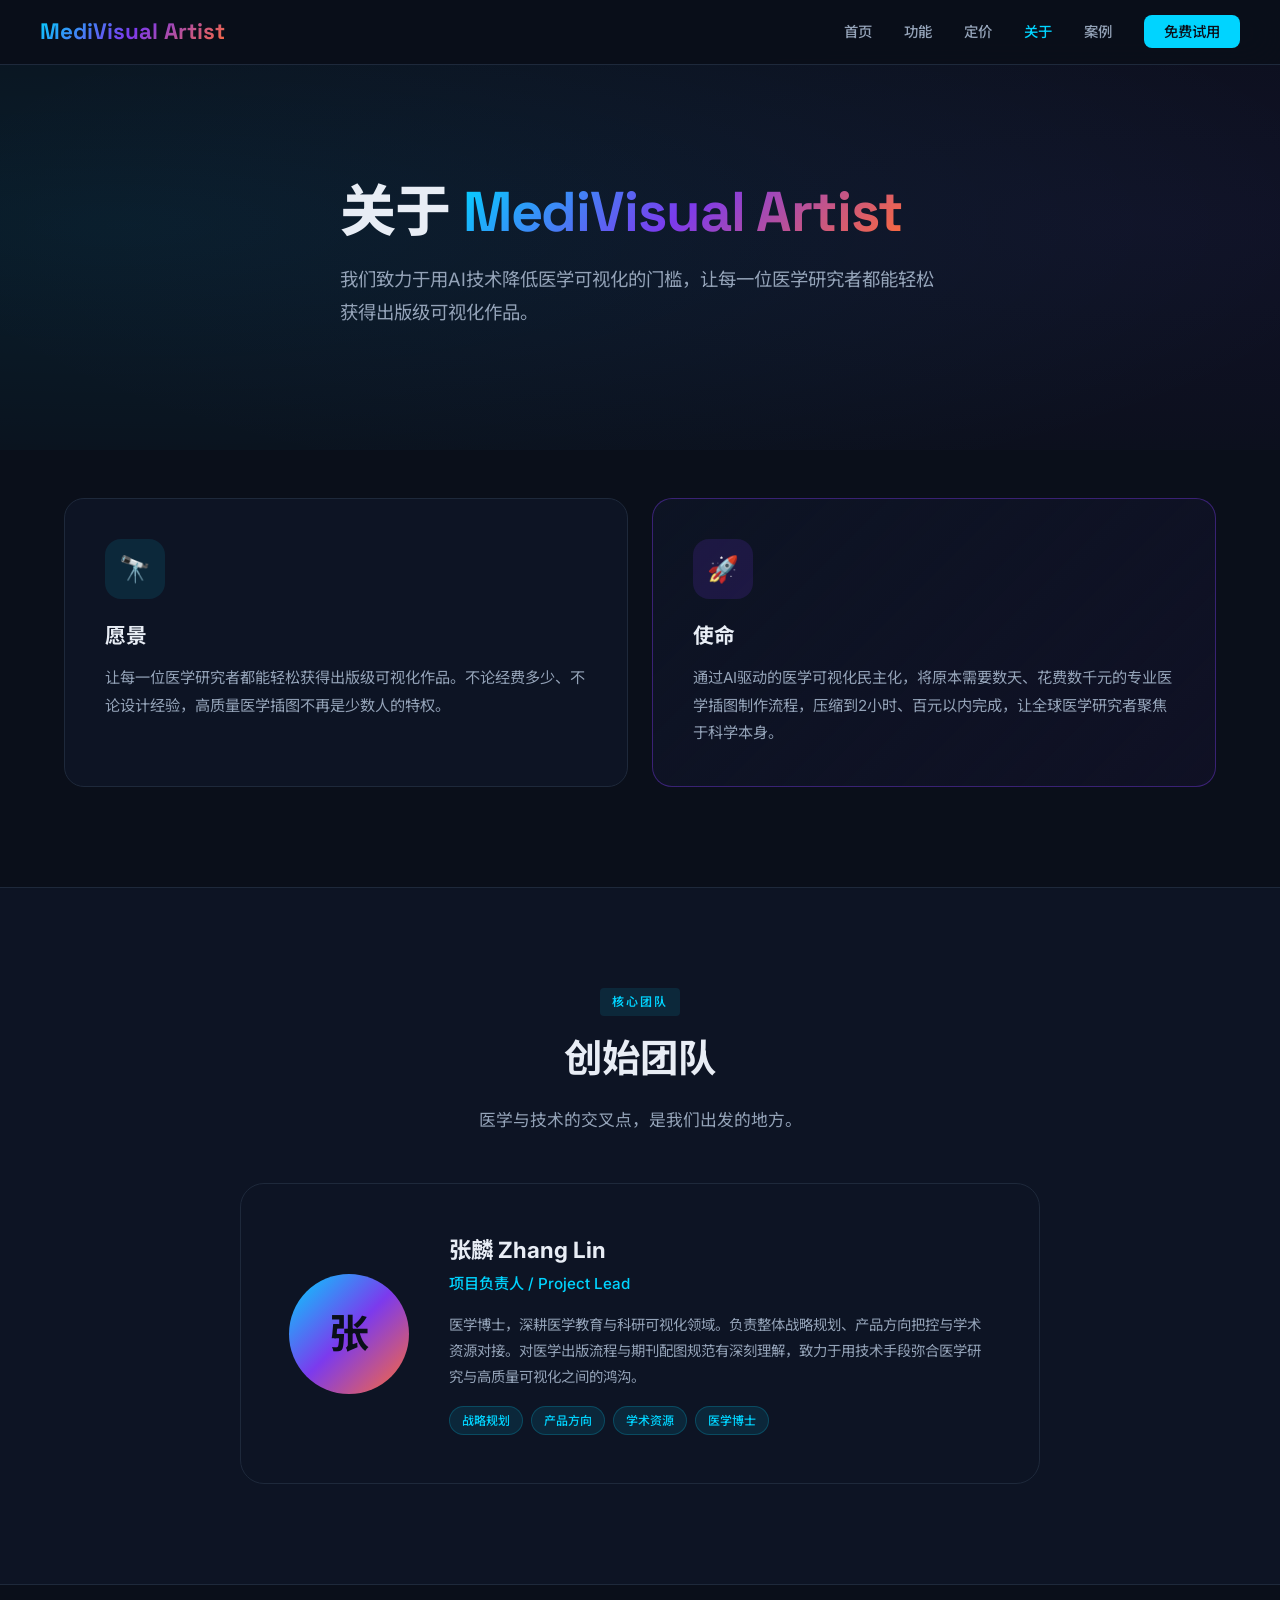
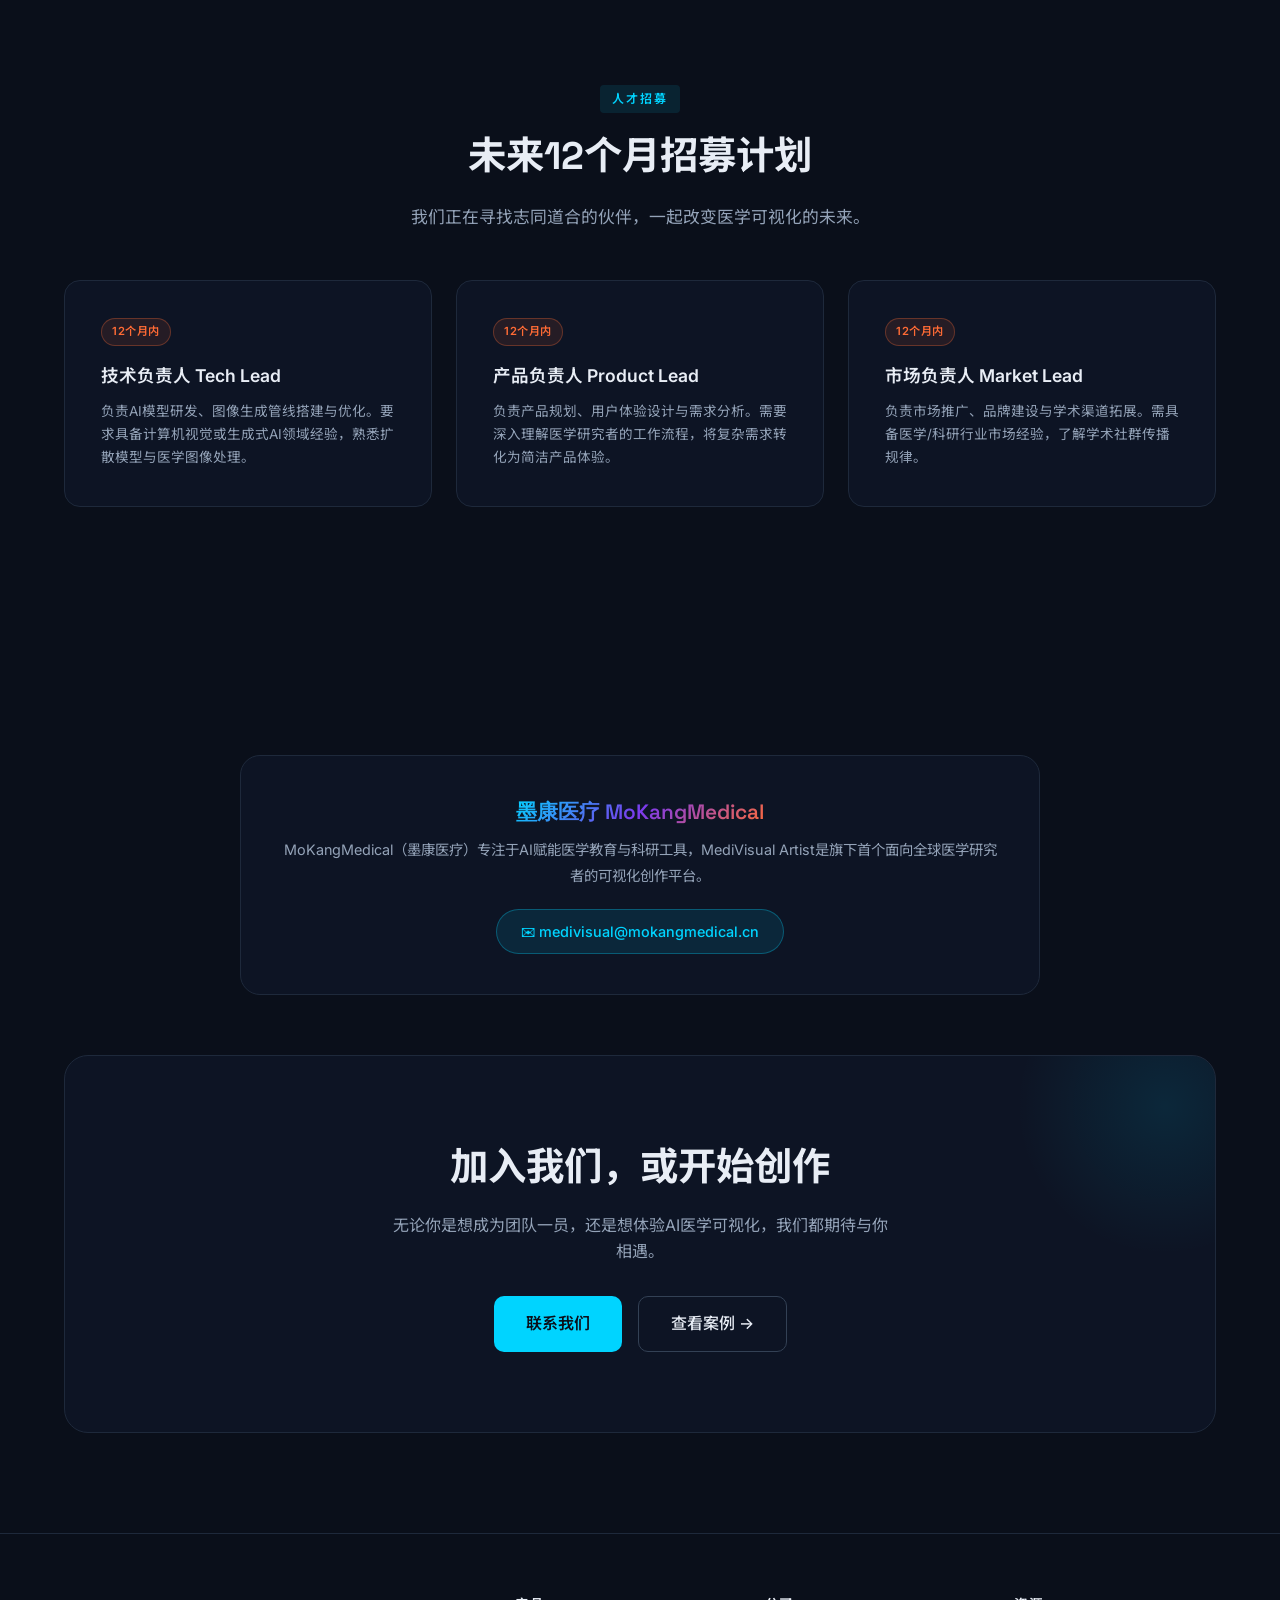
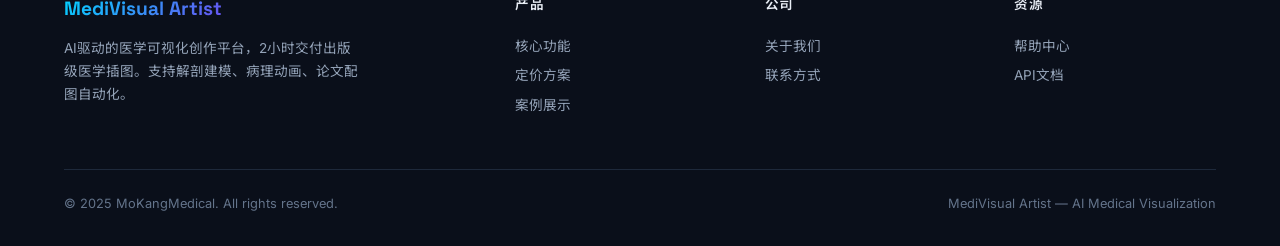
==== docs/about.html @ d27b541f "feat: add MediVisual Artist GitHub Pages site - 5 pages (index, features, pricing, about, portfolio)" ====
<!DOCTYPE html>
<html lang="zh-CN">
<head>
<meta charset="UTF-8">
<meta name="viewport" content="width=device-width, initial-scale=1.0">
<title>关于 - MediVisual Artist</title>
<meta name="description" content="了解 MediVisual Artist 团队与愿景，AI驱动医学可视化民主化。">
<link rel="icon" href="data:image/svg+xml,<svg xmlns='http://www.w3.org/2000/svg' viewBox='0 0 100 100'><text y='.9em' font-size='90'>🎨</text></svg>">
<link href="https://fonts.googleapis.com/css2?family=Inter:wght@300;400;500;600;700;800;900&family=Space+Grotesk:wght@400;500;600;700&family=Noto+Sans+SC:wght@300;400;500;700;900&display=swap" rel="stylesheet">
<style>
*,*::before,*::after{margin:0;padding:0;box-sizing:border-box}
:root{
  --primary:#00d4ff;--primary-dark:#0099cc;--accent:#ff6b35;
  --bg:#0a0f1a;--bg2:#0d1424;--bg3:#111827;--bg4:#1a2332;
  --text:#e8edf5;--text2:#94a3b8;--text3:#64748b;
  --border:#1e293b;--border2:#334155;
  --gradient:linear-gradient(135deg,#00d4ff,#7c3aed,#ff6b35);
  --glow:0 0 40px rgba(0,212,255,.15);
}
html{scroll-behavior:smooth;font-size:16px}
body{font-family:'Inter','Noto Sans SC',sans-serif;background:var(--bg);color:var(--text);line-height:1.6;overflow-x:hidden}
a{color:var(--primary);text-decoration:none;transition:.3s}
a:hover{color:#fff}
.container{max-width:1200px;margin:0 auto;padding:0 24px}

/* Nav */
nav{position:fixed;top:0;left:0;right:0;z-index:1000;background:rgba(10,15,26,.92);backdrop-filter:blur(20px);border-bottom:1px solid var(--border);padding:0 24px}
.nav-inner{max-width:1200px;margin:0 auto;display:flex;align-items:center;justify-content:space-between;height:64px}
.logo{font-family:'Space Grotesk',sans-serif;font-size:1.4rem;font-weight:700;background:var(--gradient);-webkit-background-clip:text;-webkit-text-fill-color:transparent}
.nav-links{display:flex;gap:32px;list-style:none}
.nav-links a{color:var(--text2);font-size:.9rem;font-weight:500;transition:.3s}
.nav-links a:hover,.nav-links a.active{color:var(--primary)}
.nav-cta{background:var(--primary);color:var(--bg)!important;padding:8px 20px;border-radius:8px;font-weight:600;font-size:.85rem;transition:.3s}
.nav-cta:hover{background:#fff;transform:translateY(-1px)}
.mobile-toggle{display:none;background:none;border:none;color:var(--text);font-size:1.5rem;cursor:pointer}

/* Hero */
.hero{min-height:50vh;display:flex;align-items:center;position:relative;overflow:hidden;padding-top:120px;padding-bottom:60px}
.hero::before{content:'';position:absolute;top:-50%;left:-50%;width:200%;height:200%;background:radial-gradient(ellipse at 30% 50%,rgba(0,212,255,.08),transparent 50%),radial-gradient(ellipse at 70% 50%,rgba(124,58,237,.06),transparent 50%);animation:heroPulse 8s ease-in-out infinite}
@keyframes heroPulse{0%,100%{opacity:.6}50%{opacity:1}}
.hero-content{position:relative;z-index:2;max-width:800px}
.hero h1{font-family:'Space Grotesk','Noto Sans SC',sans-serif;font-size:clamp(2.5rem,5vw,3.5rem);font-weight:800;line-height:1.1;margin-bottom:20px;letter-spacing:-.02em}
.hero h1 span{background:var(--gradient);-webkit-background-clip:text;-webkit-text-fill-color:transparent}
.hero p{font-size:1.15rem;color:var(--text2);max-width:600px;margin-bottom:0;line-height:1.8}

/* Section */
section{padding:100px 0}
.section-label{display:inline-block;font-size:.75rem;font-weight:600;text-transform:uppercase;letter-spacing:.15em;color:var(--primary);margin-bottom:12px;padding:4px 12px;background:rgba(0,212,255,.1);border-radius:4px}
.section-title{font-family:'Space Grotesk','Noto Sans SC',sans-serif;font-size:clamp(1.8rem,3vw,2.5rem);font-weight:700;margin-bottom:16px}
.section-desc{color:var(--text2);max-width:600px;font-size:1.05rem;line-height:1.8}

/* Vision/Mission Cards */
.vm-grid{display:grid;grid-template-columns:repeat(2,1fr);gap:24px;margin-top:48px}
.vm-card{padding:40px;background:var(--bg2);border:1px solid var(--border);border-radius:20px;position:relative;overflow:hidden;transition:.3s}
.vm-card:hover{border-color:var(--primary);transform:translateY(-4px);box-shadow:var(--glow)}
.vm-card .icon{width:60px;height:60px;display:flex;align-items:center;justify-content:center;background:rgba(0,212,255,.1);border-radius:16px;font-size:1.6rem;margin-bottom:20px}
.vm-card h3{font-size:1.3rem;font-weight:700;margin-bottom:12px}
.vm-card p{color:var(--text2);font-size:.95rem;line-height:1.8}
.vm-card.highlight{border-color:rgba(124,58,237,.4);background:linear-gradient(135deg,var(--bg2),rgba(124,58,237,.05))}
.vm-card.highlight .icon{background:rgba(124,58,237,.15)}

/* Team */
.team-card{max-width:800px;margin:48px auto 0;padding:48px;background:var(--bg2);border:1px solid var(--border);border-radius:24px;display:flex;gap:40px;align-items:center;transition:.3s}
.team-card:hover{border-color:var(--primary);box-shadow:var(--glow)}
.team-avatar{width:120px;height:120px;flex-shrink:0;background:var(--gradient);border-radius:50%;display:flex;align-items:center;justify-content:center;font-size:2.5rem;font-weight:700;color:var(--bg)}
.team-info h3{font-size:1.4rem;font-weight:700;margin-bottom:4px}
.team-info .title{color:var(--primary);font-size:.95rem;font-weight:500;margin-bottom:16px}
.team-info p{color:var(--text2);font-size:.9rem;line-height:1.8}
.team-tags{display:flex;flex-wrap:wrap;gap:8px;margin-top:16px}
.team-tag{padding:4px 12px;background:rgba(0,212,255,.1);border:1px solid rgba(0,212,255,.2);border-radius:100px;font-size:.75rem;color:var(--primary);font-weight:500}

/* Hiring */
.hiring-grid{display:grid;grid-template-columns:repeat(3,1fr);gap:24px;margin-top:48px}
.hiring-card{padding:36px;background:var(--bg2);border:1px solid var(--border);border-radius:16px;transition:.3s;position:relative;overflow:hidden}
.hiring-card::before{content:'';position:absolute;top:0;left:0;right:0;height:2px;background:var(--gradient);opacity:0;transition:.3s}
.hiring-card:hover{border-color:var(--primary);transform:translateY(-4px);box-shadow:var(--glow)}
.hiring-card:hover::before{opacity:1}
.hiring-card .badge{display:inline-block;padding:4px 10px;background:rgba(255,107,53,.1);border:1px solid rgba(255,107,53,.3);border-radius:100px;font-size:.7rem;color:var(--accent);font-weight:600;margin-bottom:16px;text-transform:uppercase;letter-spacing:.05em}
.hiring-card h3{font-size:1.1rem;font-weight:600;margin-bottom:10px}
.hiring-card p{color:var(--text2);font-size:.85rem;line-height:1.7}

/* Company Info */
.company-card{max-width:800px;margin:48px auto 0;padding:40px;background:var(--bg2);border:1px solid var(--border);border-radius:20px;text-align:center}
.company-card .company-name{font-family:'Space Grotesk',sans-serif;font-size:1.3rem;font-weight:600;margin-bottom:8px;background:var(--gradient);-webkit-background-clip:text;-webkit-text-fill-color:transparent;display:inline-block}
.company-card p{color:var(--text2);font-size:.9rem;line-height:1.8;margin-bottom:20px}
.company-card .contact{display:inline-flex;align-items:center;gap:8px;padding:10px 24px;background:rgba(0,212,255,.1);border:1px solid rgba(0,212,255,.3);border-radius:100px;color:var(--primary);font-size:.9rem;font-weight:500;transition:.3s}
.company-card .contact:hover{background:var(--primary);color:var(--bg)}

/* CTA */
.cta{background:var(--bg2);border:1px solid var(--border);border-radius:24px;padding:80px 60px;text-align:center;position:relative;overflow:hidden}
.cta::before{content:'';position:absolute;top:-100px;right:-100px;width:300px;height:300px;background:radial-gradient(circle,rgba(0,212,255,.1),transparent 70%);border-radius:50%}
.cta h2{font-family:'Space Grotesk','Noto Sans SC',sans-serif;font-size:clamp(1.8rem,3vw,2.5rem);font-weight:700;margin-bottom:16px}
.cta p{color:var(--text2);max-width:500px;margin:0 auto 32px;font-size:1rem}
.cta-buttons{display:flex;gap:16px;justify-content:center;flex-wrap:wrap}
.btn-primary{display:inline-flex;align-items:center;gap:8px;padding:14px 32px;background:var(--primary);color:var(--bg);border-radius:10px;font-weight:600;font-size:1rem;transition:.3s;border:none;cursor:pointer}
.btn-primary:hover{background:#fff;transform:translateY(-2px);box-shadow:0 8px 30px rgba(0,212,255,.3)}
.btn-outline{display:inline-flex;align-items:center;gap:8px;padding:14px 32px;background:transparent;color:var(--text);border:1px solid var(--border2);border-radius:10px;font-weight:500;font-size:1rem;transition:.3s;cursor:pointer}
.btn-outline:hover{border-color:var(--primary);color:var(--primary)}

/* Footer */
footer{padding:60px 0 32px;border-top:1px solid var(--border)}
.footer-grid{display:grid;grid-template-columns:2fr 1fr 1fr 1fr;gap:48px;margin-bottom:48px}
.footer-brand .logo{font-size:1.2rem;margin-bottom:12px}
.footer-brand p{color:var(--text2);font-size:.85rem;line-height:1.7;max-width:300px}
.footer-col h4{font-size:.85rem;font-weight:600;margin-bottom:16px;text-transform:uppercase;letter-spacing:.05em}
.footer-col a{display:block;color:var(--text2);font-size:.85rem;padding:4px 0;transition:.3s}
.footer-col a:hover{color:var(--primary)}
.footer-bottom{display:flex;justify-content:space-between;align-items:center;padding-top:24px;border-top:1px solid var(--border);font-size:.8rem;color:var(--text3)}

/* Responsive */
@media(max-width:1024px){
  .vm-grid,.hiring-grid{grid-template-columns:repeat(2,1fr)}
  .footer-grid{grid-template-columns:1fr 1fr}
}
@media(max-width:768px){
  .nav-links{display:none}
  .mobile-toggle{display:block}
  .vm-grid,.hiring-grid{grid-template-columns:1fr}
  .team-card{flex-direction:column;text-align:center}
  .hero-buttons{flex-direction:column}
  .footer-grid{grid-template-columns:1fr}
  .cta{padding:60px 30px}
}
</style>
</head>
<body>
<!-- Nav -->
<nav>
<div class="nav-inner">
  <a href="index.html" class="logo">MediVisual Artist</a>
  <ul class="nav-links">
    <li><a href="index.html">首页</a></li>
    <li><a href="index.html#features">功能</a></li>
    <li><a href="pricing.html">定价</a></li>
    <li><a href="about.html" class="active">关于</a></li>
    <li><a href="portfolio.html">案例</a></li>
    <li><a href="index.html#contact" class="nav-cta">免费试用</a></li>
  </ul>
  <button class="mobile-toggle" onclick="document.querySelector('.nav-links').classList.toggle('show')">&#9776;</button>
</div>
</nav>

<!-- Hero -->
<section class="hero">
<div class="container">
  <div class="hero-content">
    <h1>关于 <span>MediVisual Artist</span></h1>
    <p>我们致力于用AI技术降低医学可视化的门槛，让每一位医学研究者都能轻松获得出版级可视化作品。</p>
  </div>
</div>
</section>

<!-- Vision & Mission -->
<section style="padding-top:0">
<div class="container">
  <div class="vm-grid">
    <div class="vm-card">
      <div class="icon">🔭</div>
      <h3>愿景</h3>
      <p>让每一位医学研究者都能轻松获得出版级可视化作品。不论经费多少、不论设计经验，高质量医学插图不再是少数人的特权。</p>
    </div>
    <div class="vm-card highlight">
      <div class="icon">🚀</div>
      <h3>使命</h3>
      <p>通过AI驱动的医学可视化民主化，将原本需要数天、花费数千元的专业医学插图制作流程，压缩到2小时、百元以内完成，让全球医学研究者聚焦于科学本身。</p>
    </div>
  </div>
</div>
</section>

<!-- Team -->
<section style="background:var(--bg2);border-top:1px solid var(--border);border-bottom:1px solid var(--border)">
<div class="container">
  <div style="text-align:center">
    <span class="section-label">核心团队</span>
    <h2 class="section-title">创始团队</h2>
    <p class="section-desc" style="margin:0 auto">医学与技术的交叉点，是我们出发的地方。</p>
  </div>
  <div class="team-card">
    <div class="team-avatar">张</div>
    <div class="team-info">
      <h3>张麟 Zhang Lin</h3>
      <div class="title">项目负责人 / Project Lead</div>
      <p>医学博士，深耕医学教育与科研可视化领域。负责整体战略规划、产品方向把控与学术资源对接。对医学出版流程与期刊配图规范有深刻理解，致力于用技术手段弥合医学研究与高质量可视化之间的鸿沟。</p>
      <div class="team-tags">
        <span class="team-tag">战略规划</span>
        <span class="team-tag">产品方向</span>
        <span class="team-tag">学术资源</span>
        <span class="team-tag">医学博士</span>
      </div>
    </div>
  </div>
</div>
</section>

<!-- Hiring Plan -->
<section>
<div class="container">
  <div style="text-align:center">
    <span class="section-label">人才招募</span>
    <h2 class="section-title">未来12个月招募计划</h2>
    <p class="section-desc" style="margin:0 auto">我们正在寻找志同道合的伙伴，一起改变医学可视化的未来。</p>
  </div>
  <div class="hiring-grid">
    <div class="hiring-card">
      <span class="badge">12个月内</span>
      <h3>技术负责人 Tech Lead</h3>
      <p>负责AI模型研发、图像生成管线搭建与优化。要求具备计算机视觉或生成式AI领域经验，熟悉扩散模型与医学图像处理。</p>
    </div>
    <div class="hiring-card">
      <span class="badge">12个月内</span>
      <h3>产品负责人 Product Lead</h3>
      <p>负责产品规划、用户体验设计与需求分析。需要深入理解医学研究者的工作流程，将复杂需求转化为简洁产品体验。</p>
    </div>
    <div class="hiring-card">
      <span class="badge">12个月内</span>
      <h3>市场负责人 Market Lead</h3>
      <p>负责市场推广、品牌建设与学术渠道拓展。需具备医学/科研行业市场经验，了解学术社群传播规律。</p>
    </div>
  </div>
</div>
</section>

<!-- Company Info -->
<section style="padding-bottom:60px">
<div class="container">
  <div class="company-card">
    <div class="company-name">墨康医疗 MoKangMedical</div>
    <p>MoKangMedical（墨康医疗）专注于AI赋能医学教育与科研工具，MediVisual Artist是旗下首个面向全球医学研究者的可视化创作平台。</p>
    <a href="mailto:medivisual@mokangmedical.cn" class="contact">✉ medivisual@mokangmedical.cn</a>
  </div>
</div>
</section>

<!-- CTA -->
<section style="padding-top:0">
<div class="container">
  <div class="cta">
    <h2>加入我们，或开始创作</h2>
    <p>无论你是想成为团队一员，还是想体验AI医学可视化，我们都期待与你相遇。</p>
    <div class="cta-buttons">
      <a href="mailto:medivisual@mokangmedical.cn" class="btn-primary">联系我们</a>
      <a href="portfolio.html" class="btn-outline">查看案例 →</a>
    </div>
  </div>
</div>
</section>

<!-- Footer -->
<footer>
<div class="container">
  <div class="footer-grid">
    <div class="footer-brand">
      <div class="logo">MediVisual Artist</div>
      <p>AI驱动的医学可视化创作平台，2小时交付出版级医学插图。支持解剖建模、病理动画、论文配图自动化。</p>
    </div>
    <div class="footer-col">
      <h4>产品</h4>
      <a href="index.html#features">核心功能</a>
      <a href="pricing.html">定价方案</a>
      <a href="portfolio.html">案例展示</a>
    </div>
    <div class="footer-col">
      <h4>公司</h4>
      <a href="about.html">关于我们</a>
      <a href="mailto:medivisual@mokangmedical.cn">联系方式</a>
    </div>
    <div class="footer-col">
      <h4>资源</h4>
      <a href="index.html">帮助中心</a>
      <a href="index.html">API文档</a>
    </div>
  </div>
  <div class="footer-bottom">
    <span>&copy; 2025 MoKangMedical. All rights reserved.</span>
    <span>MediVisual Artist &mdash; AI Medical Visualization</span>
  </div>
</div>
</footer>
</body>
</html>
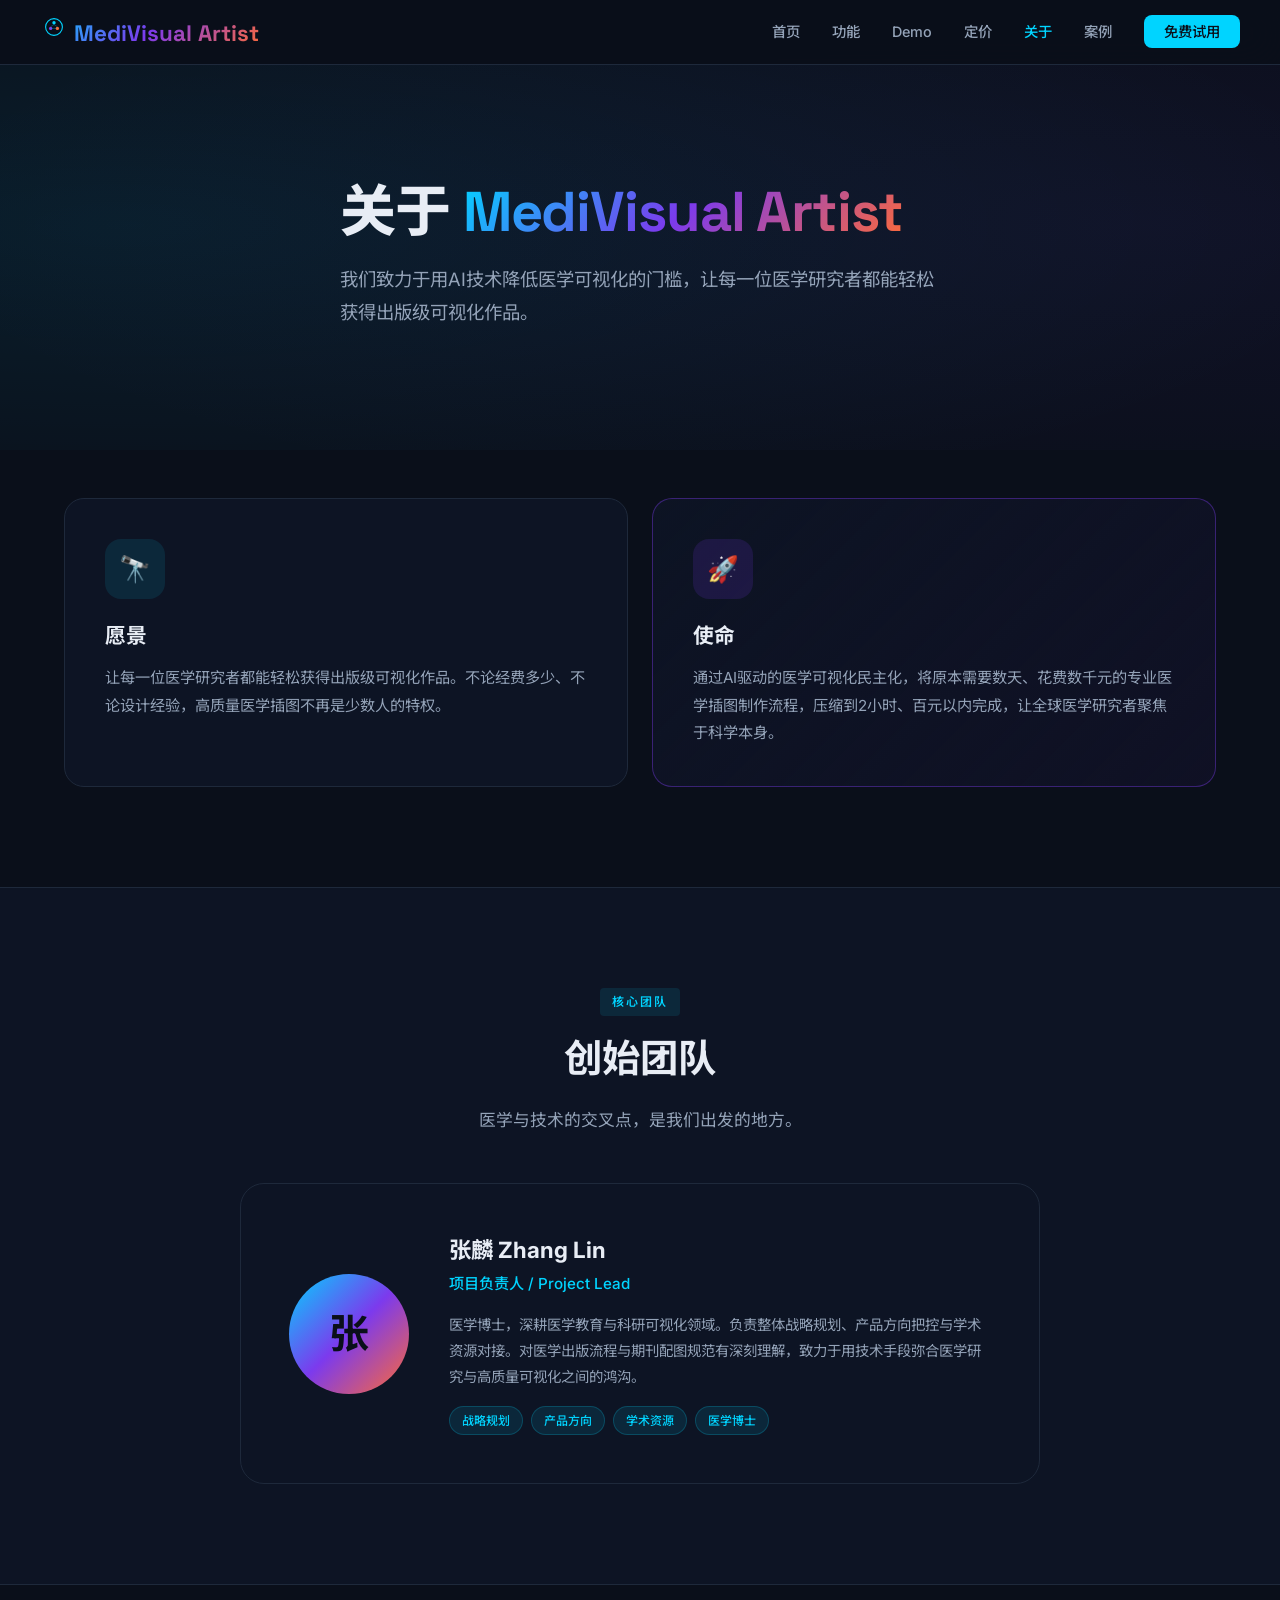
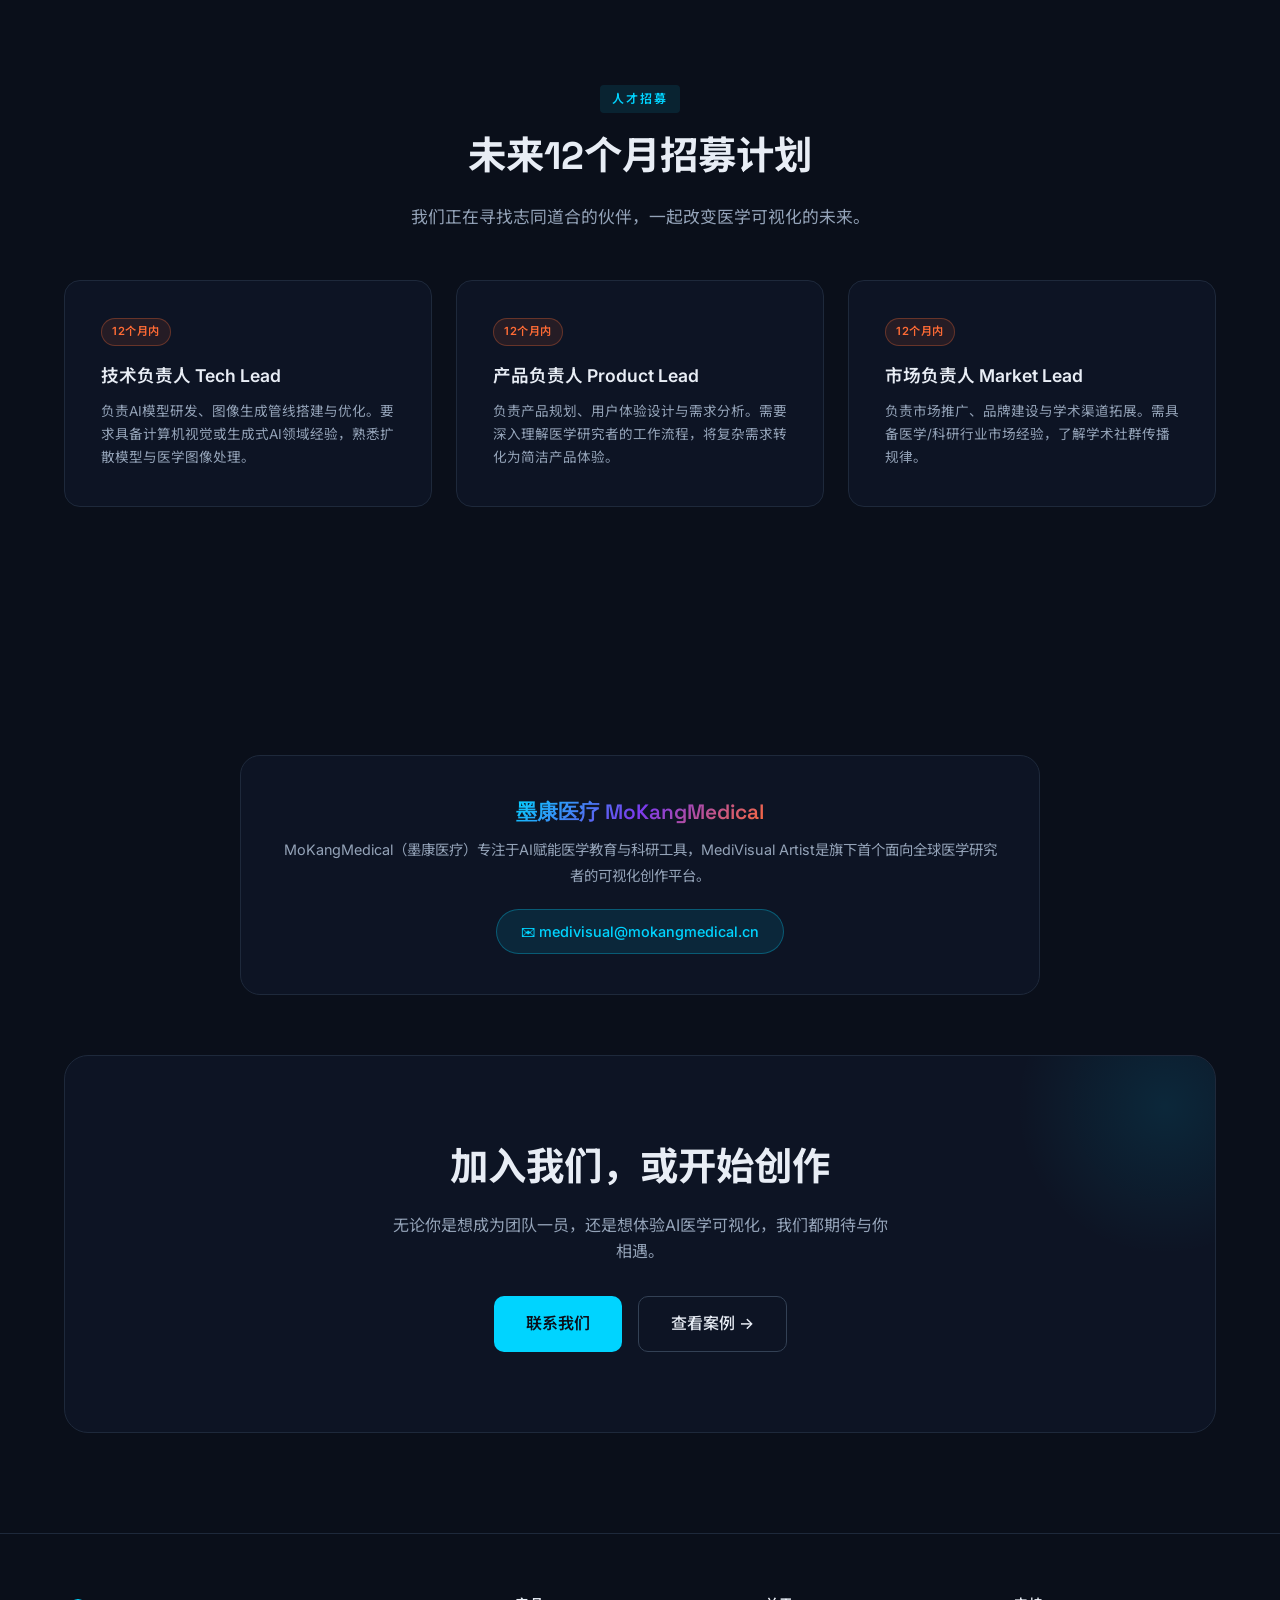
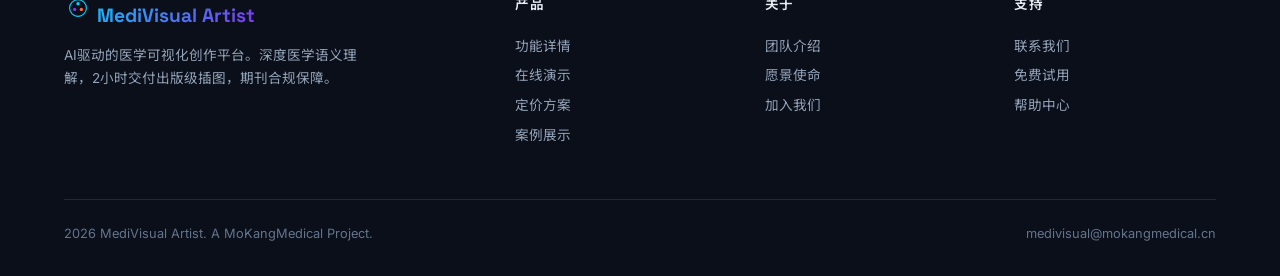
==== commit d3179a0a: "feat: 未提交的前端改进" ====
--- a/docs/about.html
+++ b/docs/about.html
@@ -5,7 +5,7 @@
 <meta name="viewport" content="width=device-width, initial-scale=1.0">
 <title>关于 - MediVisual Artist</title>
 <meta name="description" content="了解 MediVisual Artist 团队与愿景，AI驱动医学可视化民主化。">
-<link rel="icon" href="data:image/svg+xml,<svg xmlns='http://www.w3.org/2000/svg' viewBox='0 0 100 100'><text y='.9em' font-size='90'>🎨</text></svg>">
+<link rel="icon" href="data:image/svg+xml,<svg xmlns='http://www.w3.org/2000/svg' viewBox='0 0 100 100'><rect width='100' height='100' rx='20' fill='%230a0f1a'/><circle cx='50' cy='50' r='30' fill='none' stroke='%2300d4ff' stroke-width='4'/><circle cx='50' cy='35' r='6' fill='%2300d4ff'/><circle cx='38' cy='55' r='6' fill='%237c3aed'/><circle cx='62' cy='55' r='6' fill='%23ff6b35'/></svg>">
 <link href="https://fonts.googleapis.com/css2?family=Inter:wght@300;400;500;600;700;800;900&family=Space+Grotesk:wght@400;500;600;700&family=Noto+Sans+SC:wght@300;400;500;700;900&display=swap" rel="stylesheet">
 <style>
 *,*::before,*::after{margin:0;padding:0;box-sizing:border-box}
@@ -121,24 +121,45 @@
   .footer-grid{grid-template-columns:1fr}
   .cta{padding:60px 30px}
 }
+.back-top{position:fixed;bottom:32px;right:32px;width:44px;height:44px;background:var(--bg3);border:1px solid var(--border);border-radius:12px;display:flex;align-items:center;justify-content:center;cursor:pointer;opacity:0;transform:translateY(20px);transition:.3s;z-index:999;color:var(--text2)}.back-top.show{opacity:1;transform:translateY(0)}.back-top:hover{border-color:var(--primary);color:var(--primary)}
+.logo svg{width:28px;height:28px}
+.nav-links a{position:relative}
+.nav-links a::after{content:'';position:absolute;bottom:-4px;left:0;width:0;height:2px;background:var(--primary);transition:.3s}
+.nav-links a:hover::after{width:100%}
+.nav-cta{background:var(--primary)!important;color:var(--bg)!important;padding:8px 20px;border-radius:8px;font-weight:600;font-size:.85rem;transition:.3s;-webkit-text-fill-color:var(--bg)!important}
+.nav-cta:hover{background:#fff!important;transform:translateY(-1px)}
+.nav-cta::after{display:none!important}
+nav.scrolled{background:rgba(10,15,26,.98);box-shadow:0 4px 30px rgba(0,0,0,.3)}
+.mobile-toggle{display:none;background:none;border:none;color:var(--text);font-size:1.5rem;cursor:pointer}
+@media(max-width:768px){.nav-links{display:none}.nav-links.show{display:flex;position:fixed;top:64px;left:0;right:0;background:rgba(10,15,26,.98);backdrop-filter:blur(20px);flex-direction:column;padding:24px;gap:16px;border-bottom:1px solid var(--border)}.mobile-toggle{display:block}}
 </style>
+<meta property="og:title" content="关于 - MediVisual Artist">
+<meta property="og:description" content="AI驱动的医学可视化创作平台团队，让每位研究者都能轻松获得出版级插图">
+<meta property="og:type" content="website">
+<meta property="og:url" content="https://mokangmedical.github.io/medivisual-artist/">
 </head>
 <body>
 <!-- Nav -->
-<nav>
-<div class="nav-inner">
-  <a href="index.html" class="logo">MediVisual Artist</a>
-  <ul class="nav-links">
-    <li><a href="index.html">首页</a></li>
-    <li><a href="index.html#features">功能</a></li>
-    <li><a href="pricing.html">定价</a></li>
-    <li><a href="about.html" class="active">关于</a></li>
-    <li><a href="portfolio.html">案例</a></li>
-    <li><a href="index.html#contact" class="nav-cta">免费试用</a></li>
-  </ul>
-  <button class="mobile-toggle" onclick="document.querySelector('.nav-links').classList.toggle('show')">&#9776;</button>
-</div>
-</nav>
+  <nav id="navbar">
+  <div class="nav-inner">
+    <a href="index.html" class="logo">
+      <svg viewBox="0 0 100 100" fill="none"><circle cx="50" cy="50" r="30" stroke="url(#navlg)" stroke-width="4"/><circle cx="50" cy="35" r="6" fill="#00d4ff"/><circle cx="38" cy="55" r="6" fill="#7c3aed"/><circle cx="62" cy="55" r="6" fill="#ff6b35"/><line x1="50" y1="41" x2="38" y2="49" stroke="#00d4ff" stroke-width="2" opacity=".5"/><line x1="50" y1="41" x2="62" y2="49" stroke="#00d4ff" stroke-width="2" opacity=".5"/><line x1="38" y1="55" x2="62" y2="55" stroke="#00d4ff" stroke-width="2" opacity=".5"/><defs><linearGradient id="navlg" x1="20" y1="20" x2="80" y2="80"><stop stop-color="#00d4ff"/><stop offset="1" stop-color="#7c3aed"/></linearGradient></defs></svg>
+      MediVisual Artist
+    </a>
+    <ul class="nav-links" id="navLinks">
+      <li><a href="index.html">首页</a></li>
+      <li><a href="features.html">功能</a></li>
+      <li><a href="demo.html">Demo</a></li>
+      <li><a href="pricing.html">定价</a></li>
+      <li><a href="about.html" class="active">关于</a></li>
+      <li><a href="portfolio.html">案例</a></li>
+      <li><a href="demo.html" class="nav-cta">免费试用</a></li>
+    </ul>
+    <button class="mobile-toggle" onclick="document.getElementById('navLinks').classList.toggle('show')">
+      <svg width="24" height="24" viewBox="0 0 24 24" fill="none" stroke="currentColor" stroke-width="2"><line x1="3" y1="6" x2="21" y2="6"/><line x1="3" y1="12" x2="21" y2="12"/><line x1="3" y1="18" x2="21" y2="18"/></svg>
+    </button>
+  </div>
+  </nav>
 
 <!-- Hero -->
 <section class="hero">
@@ -247,35 +268,45 @@
 </section>
 
 <!-- Footer -->
-<footer>
-<div class="container">
-  <div class="footer-grid">
-    <div class="footer-brand">
-      <div class="logo">MediVisual Artist</div>
-      <p>AI驱动的医学可视化创作平台，2小时交付出版级医学插图。支持解剖建模、病理动画、论文配图自动化。</p>
-    </div>
-    <div class="footer-col">
-      <h4>产品</h4>
-      <a href="index.html#features">核心功能</a>
-      <a href="pricing.html">定价方案</a>
-      <a href="portfolio.html">案例展示</a>
-    </div>
-    <div class="footer-col">
-      <h4>公司</h4>
-      <a href="about.html">关于我们</a>
-      <a href="mailto:medivisual@mokangmedical.cn">联系方式</a>
-    </div>
-    <div class="footer-col">
-      <h4>资源</h4>
-      <a href="index.html">帮助中心</a>
-      <a href="index.html">API文档</a>
-    </div>
-  </div>
-  <div class="footer-bottom">
-    <span>&copy; 2025 MoKangMedical. All rights reserved.</span>
-    <span>MediVisual Artist &mdash; AI Medical Visualization</span>
-  </div>
-</div>
-</footer>
+  <footer>
+  <div class="container">
+    <div class="footer-grid">
+      <div class="footer-brand">
+        <div class="logo">
+          <svg width="24" height="24" viewBox="0 0 100 100" fill="none"><circle cx="50" cy="50" r="30" stroke="url(#ftlg)" stroke-width="4"/><circle cx="50" cy="35" r="6" fill="#00d4ff"/><circle cx="38" cy="55" r="6" fill="#7c3aed"/><circle cx="62" cy="55" r="6" fill="#ff6b35"/><defs><linearGradient id="ftlg" x1="20" y1="20" x2="80" y2="80"><stop stop-color="#00d4ff"/><stop offset="1" stop-color="#7c3aed"/></linearGradient></defs></svg>
+          MediVisual Artist
+        </div>
+        <p>AI驱动的医学可视化创作平台。深度医学语义理解，2小时交付出版级插图，期刊合规保障。</p>
+      </div>
+      <div class="footer-col">
+        <h4>产品</h4>
+        <a href="features.html">功能详情</a>
+        <a href="demo.html">在线演示</a>
+        <a href="pricing.html">定价方案</a>
+        <a href="portfolio.html">案例展示</a>
+      </div>
+      <div class="footer-col">
+        <h4>关于</h4>
+        <a href="about.html">团队介绍</a>
+        <a href="about.html#vision">愿景使命</a>
+        <a href="mailto:medivisual@mokangmedical.cn">加入我们</a>
+      </div>
+      <div class="footer-col">
+        <h4>支持</h4>
+        <a href="mailto:medivisual@mokangmedical.cn">联系我们</a>
+        <a href="demo.html">免费试用</a>
+        <a href="mailto:medivisual@mokangmedical.cn">帮助中心</a>
+      </div>
+    </div>
+    <div class="footer-bottom">
+      <span>2026 MediVisual Artist. A MoKangMedical Project.</span>
+      <span>medivisual@mokangmedical.cn</span>
+    </div>
+  </div>
+  </footer>
+  <!-- Back to Top -->
+  <button class="back-top" id="backTop" onclick="window.scrollTo({top:0,behavior:'smooth'})">
+    <svg width="20" height="20" viewBox="0 0 24 24" fill="none" stroke="currentColor" stroke-width="2"><polyline points="18,15 12,9 6,15"/></svg>
+  </button>
 </body>
 </html>
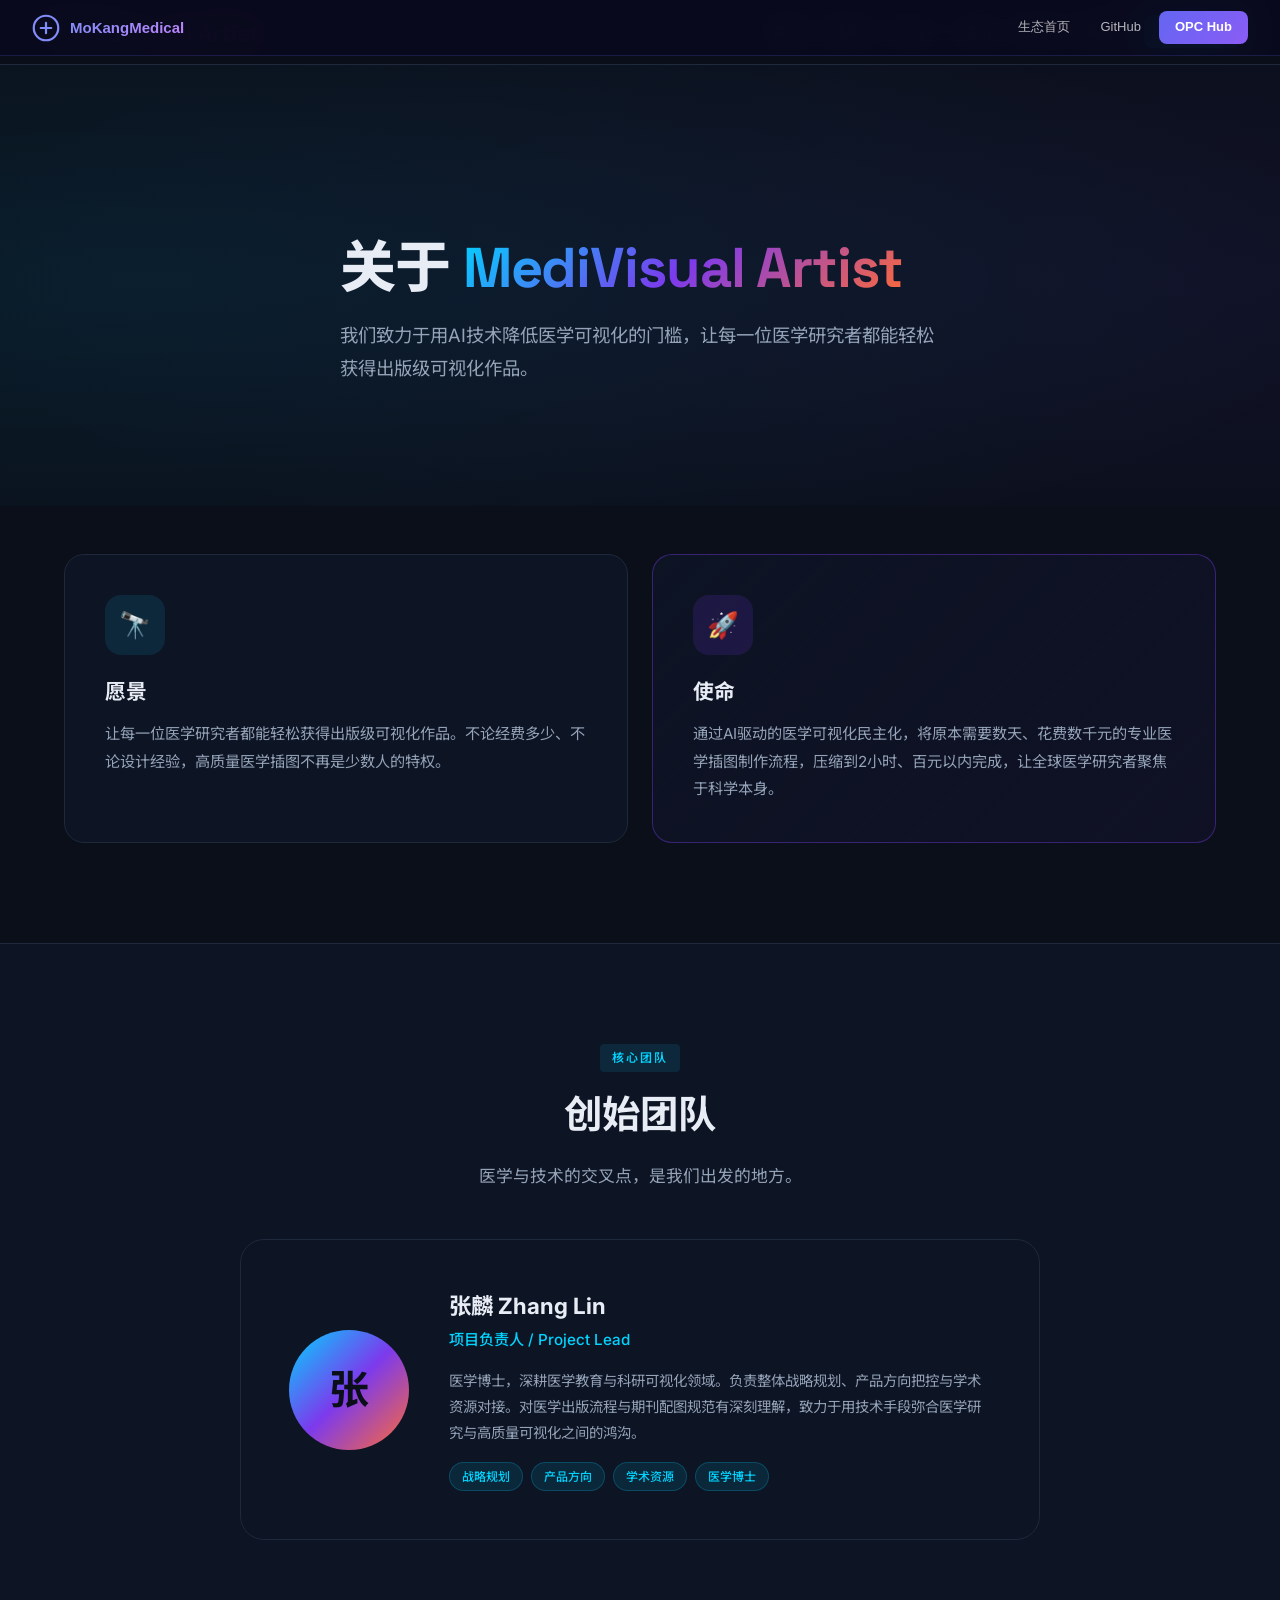
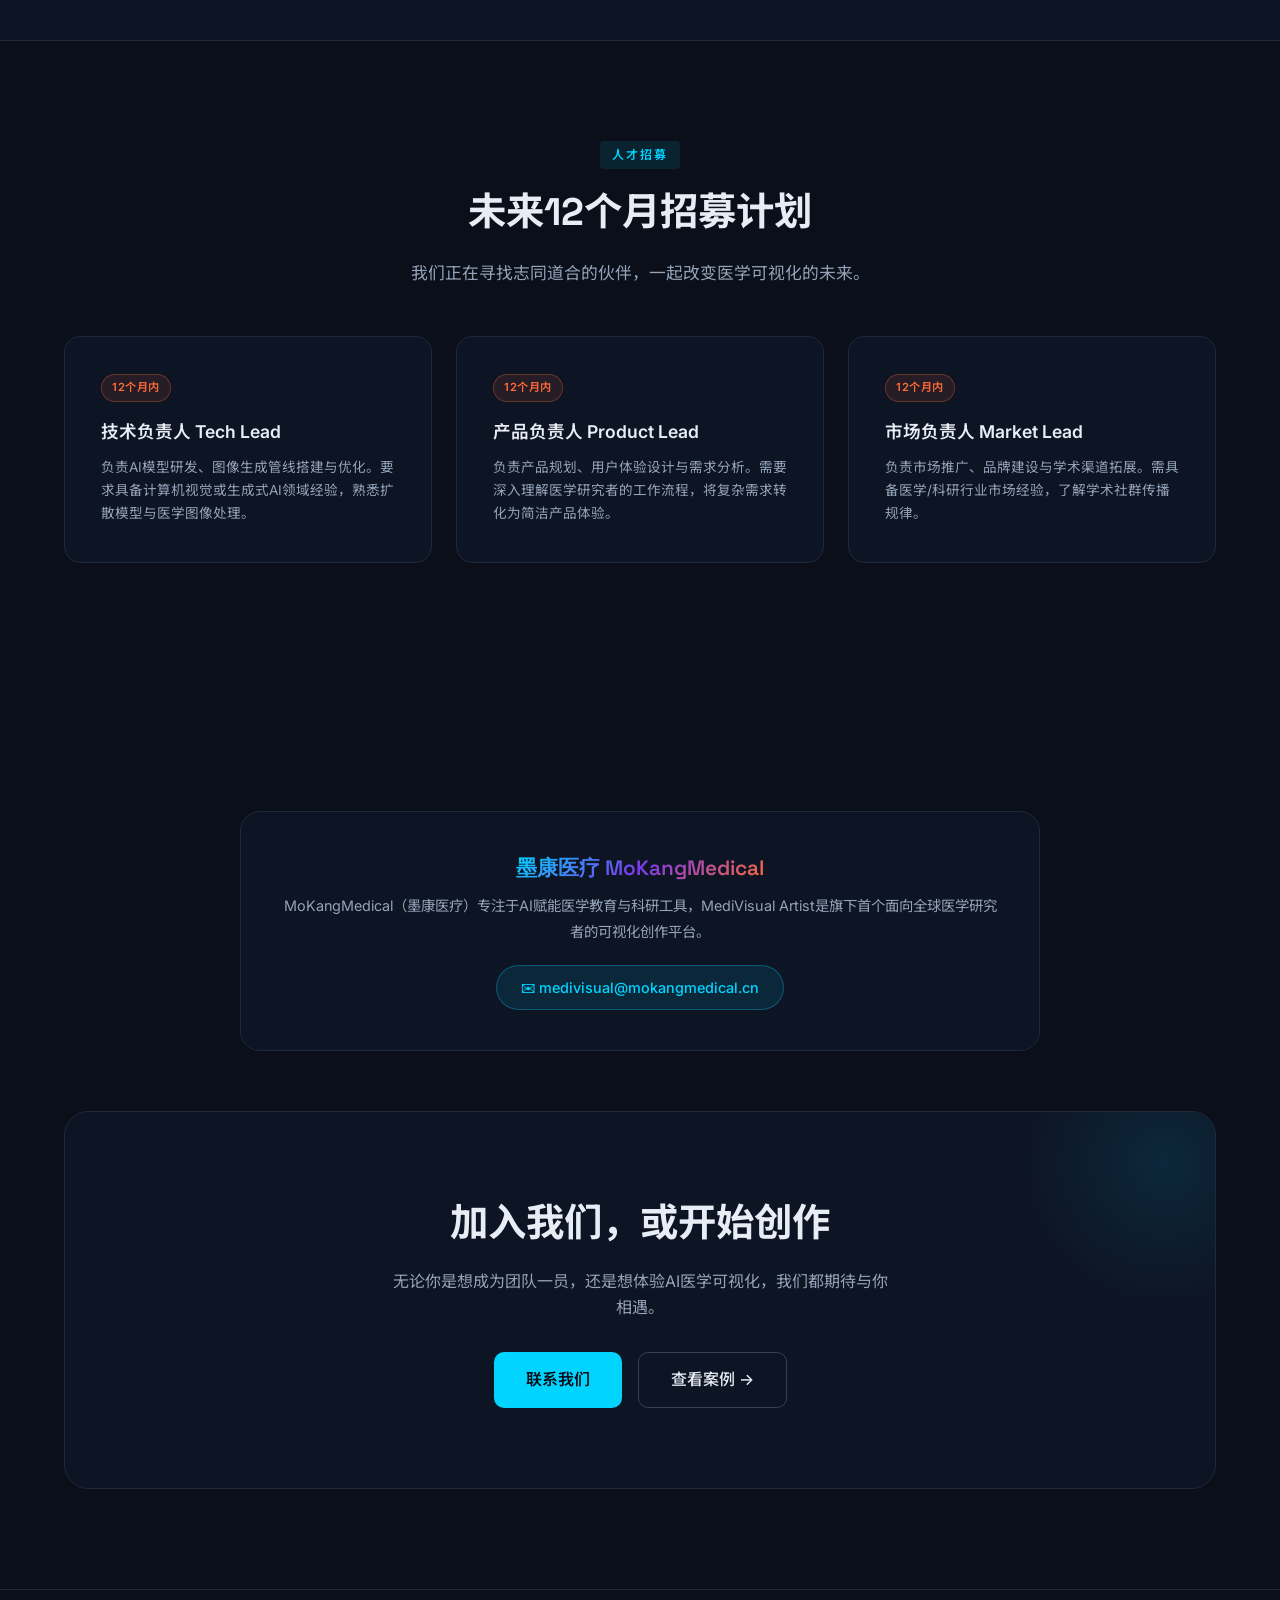
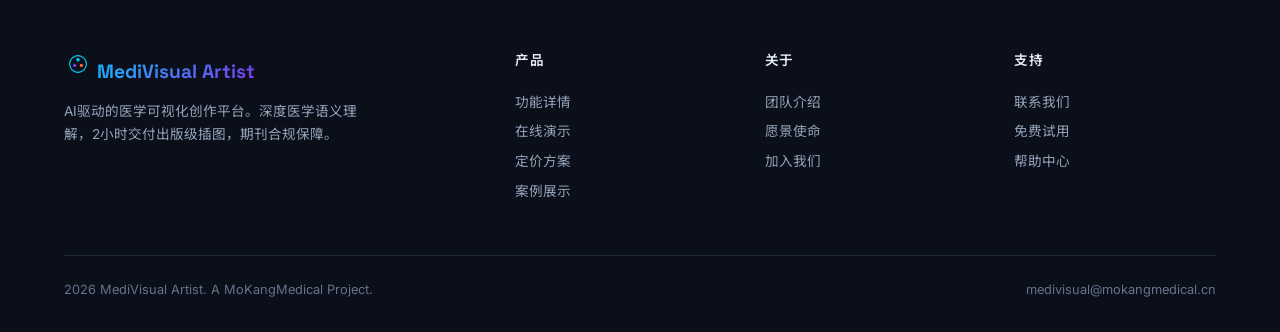
==== commit aa467813: "feat: professional landing page v2.0" ====
--- a/docs/about.html
+++ b/docs/about.html
@@ -138,7 +138,17 @@
 <meta property="og:type" content="website">
 <meta property="og:url" content="https://mokangmedical.github.io/medivisual-artist/">
 </head>
-<body>
+<body style="padding-top:56px!important"><nav id="opc-nav" style="position:fixed;top:0;left:0;right:0;z-index:9999;background:rgba(10,10,30,0.95);backdrop-filter:blur(20px);border-bottom:1px solid rgba(99,102,241,0.2);padding:0 2rem;height:56px;display:flex;align-items:center;justify-content:space-between;font-family:-apple-system,BlinkMacSystemFont,'Segoe UI',sans-serif">
+  <a href="https://mokangmedical.github.io/opc-homepage/" style="display:flex;align-items:center;gap:10px;text-decoration:none;color:#fff;font-weight:700;font-size:15px">
+    <svg width="28" height="28" viewBox="0 0 32 32" fill="none"><circle cx="16" cy="16" r="14" stroke="url(#ng1)" stroke-width="2.5"/><path d="M10 16h12M16 10v12" stroke="url(#ng1)" stroke-width="2.5" stroke-linecap="round"/><defs><linearGradient id="ng1" x1="0" y1="0" x2="32" y2="32"><stop stop-color="#818cf8"/><stop offset="1" stop-color="#c084fc"/></linearGradient></defs></svg>
+    <span style="background:linear-gradient(135deg,#818cf8,#c084fc);-webkit-background-clip:text;-webkit-text-fill-color:transparent">MoKangMedical</span>
+  </a>
+  <div style="display:flex;gap:6px;align-items:center">
+    <a href="https://mokangmedical.github.io/opc-homepage/" style="color:rgba(255,255,255,0.7);text-decoration:none;font-size:13px;padding:6px 12px;border-radius:8px">生态首页</a>
+    <a href="https://github.com/MoKangMedical" target="_blank" style="color:rgba(255,255,255,0.7);text-decoration:none;font-size:13px;padding:6px 12px;border-radius:8px">GitHub</a>
+    <a href="https://mokangmedical.github.io/opc-alliance/" style="background:linear-gradient(135deg,#6366f1,#8b5cf6);color:#fff;padding:6px 16px;border-radius:8px;font-weight:600;font-size:13px;text-decoration:none">OPC Hub</a>
+  </div>
+</nav>
 <!-- Nav -->
   <nav id="navbar">
   <div class="nav-inner">
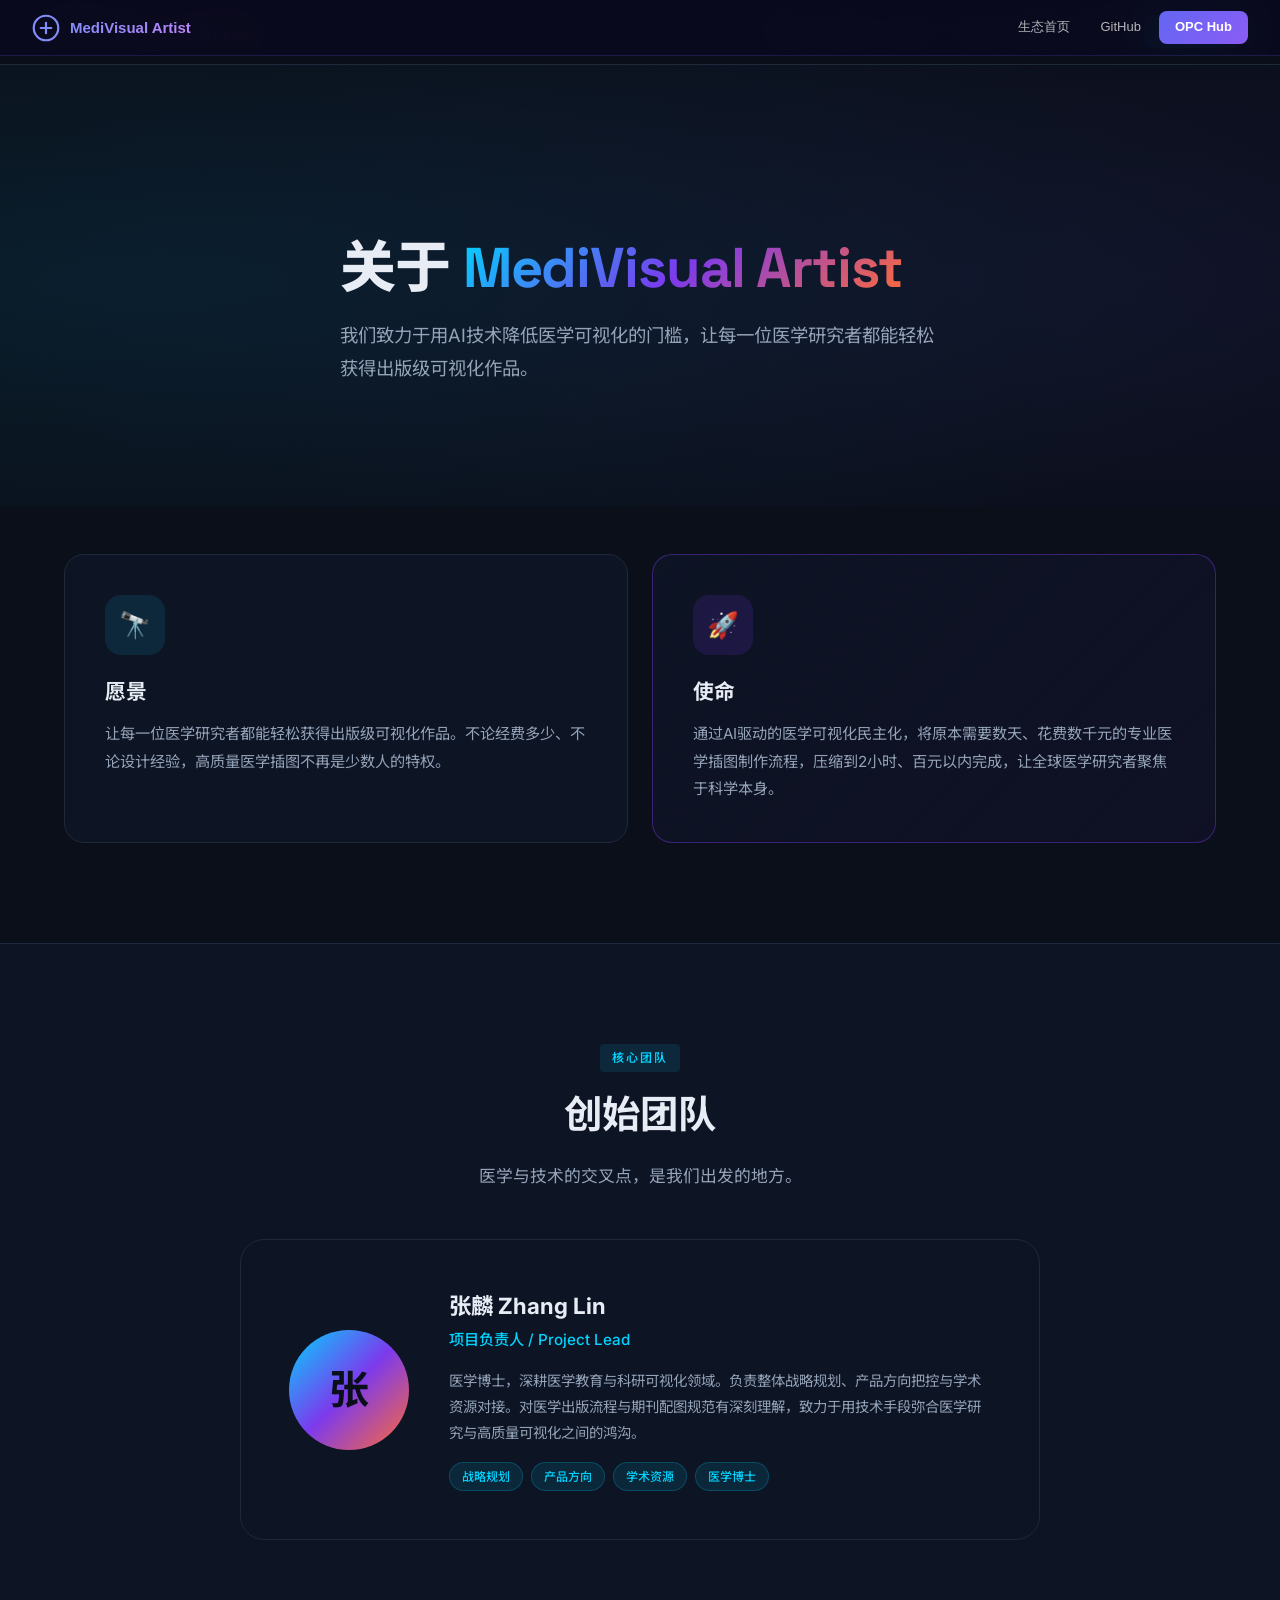
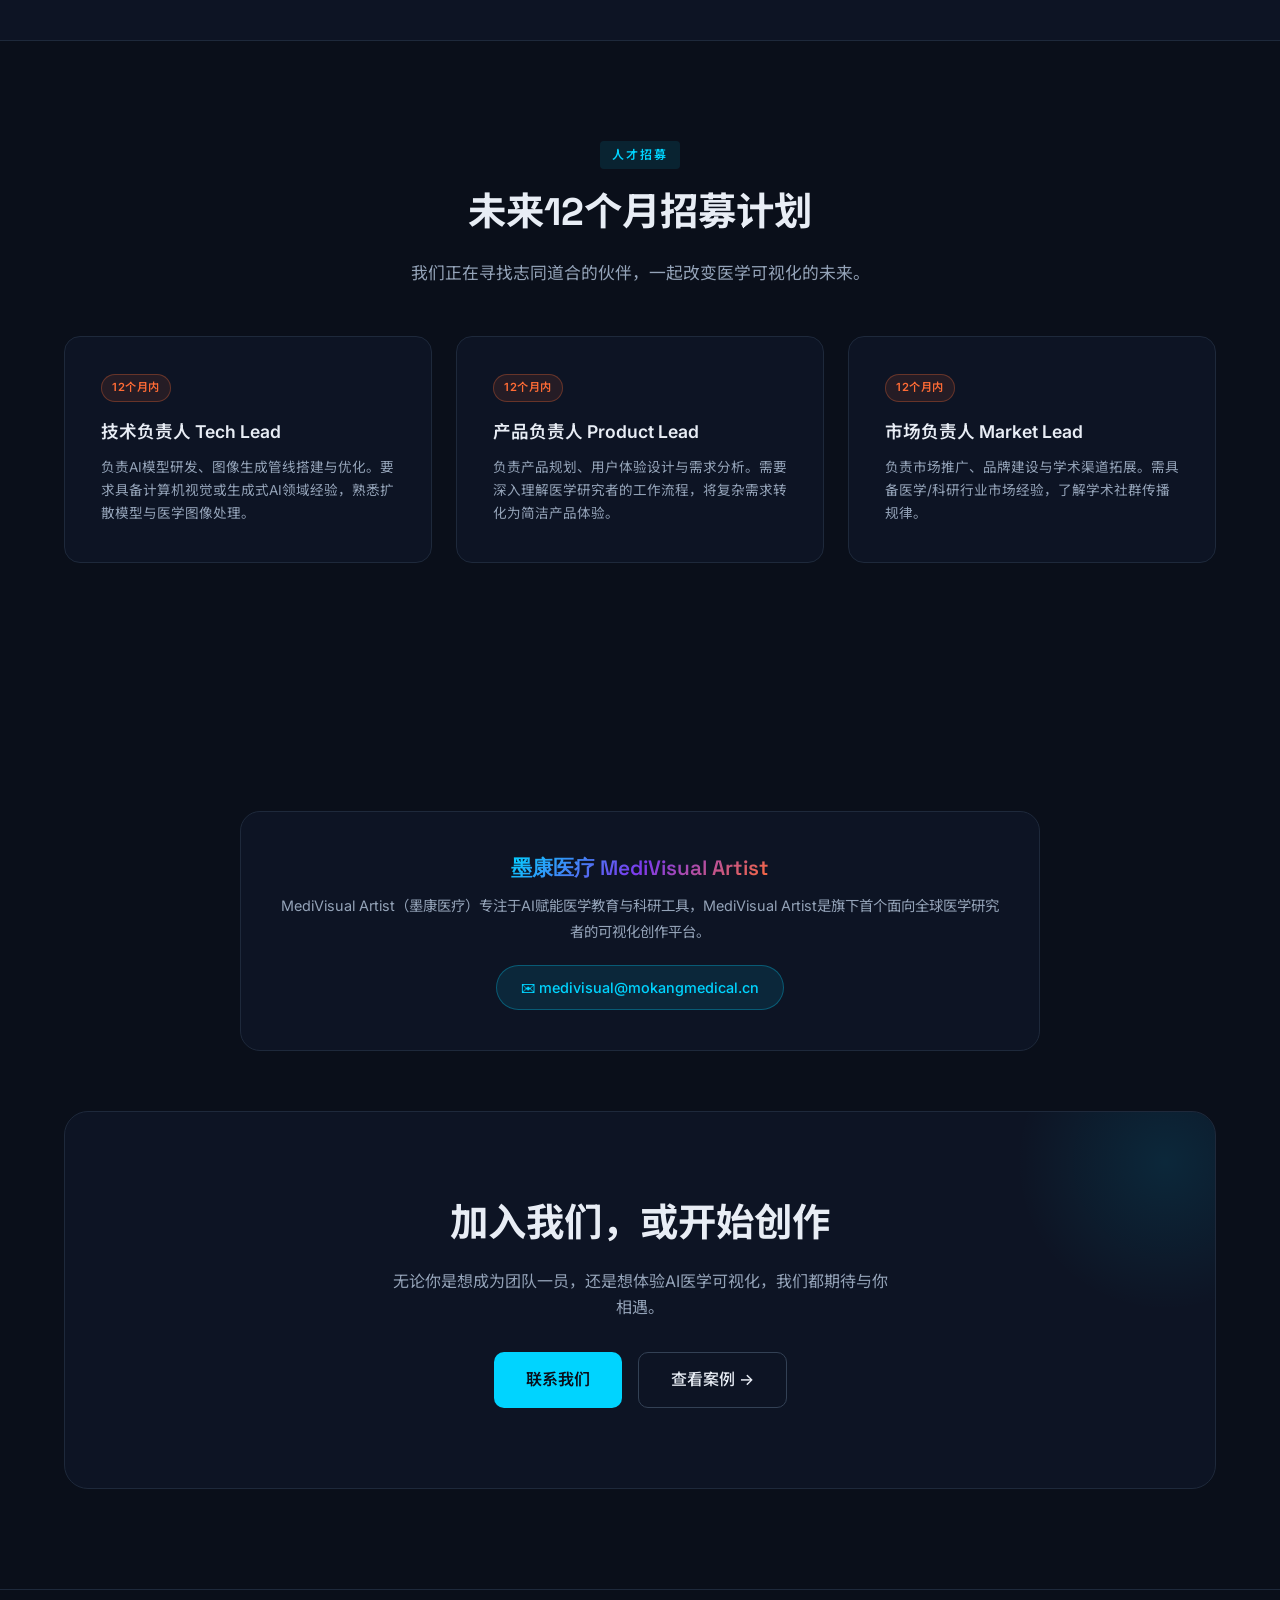
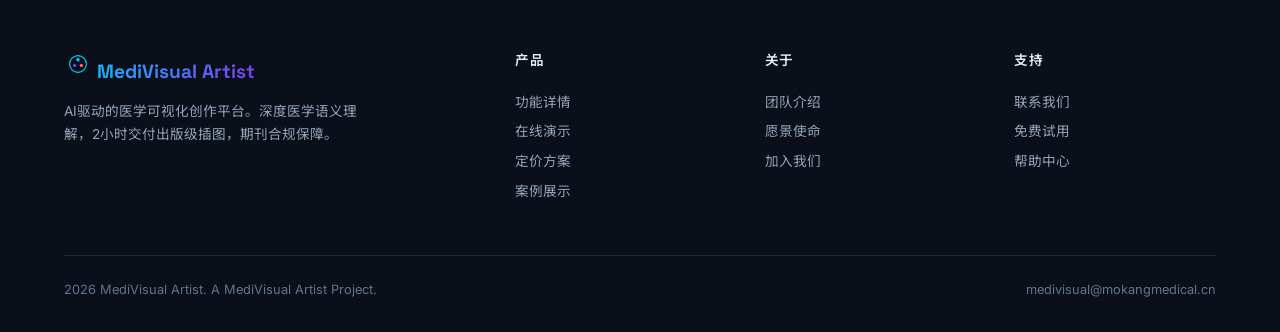
==== commit 57537758: "fix: remove MoKangMedical branding" ====
--- a/docs/about.html
+++ b/docs/about.html
@@ -141,11 +141,11 @@
 <body style="padding-top:56px!important"><nav id="opc-nav" style="position:fixed;top:0;left:0;right:0;z-index:9999;background:rgba(10,10,30,0.95);backdrop-filter:blur(20px);border-bottom:1px solid rgba(99,102,241,0.2);padding:0 2rem;height:56px;display:flex;align-items:center;justify-content:space-between;font-family:-apple-system,BlinkMacSystemFont,'Segoe UI',sans-serif">
   <a href="https://mokangmedical.github.io/opc-homepage/" style="display:flex;align-items:center;gap:10px;text-decoration:none;color:#fff;font-weight:700;font-size:15px">
     <svg width="28" height="28" viewBox="0 0 32 32" fill="none"><circle cx="16" cy="16" r="14" stroke="url(#ng1)" stroke-width="2.5"/><path d="M10 16h12M16 10v12" stroke="url(#ng1)" stroke-width="2.5" stroke-linecap="round"/><defs><linearGradient id="ng1" x1="0" y1="0" x2="32" y2="32"><stop stop-color="#818cf8"/><stop offset="1" stop-color="#c084fc"/></linearGradient></defs></svg>
-    <span style="background:linear-gradient(135deg,#818cf8,#c084fc);-webkit-background-clip:text;-webkit-text-fill-color:transparent">MoKangMedical</span>
+    <span style="background:linear-gradient(135deg,#818cf8,#c084fc);-webkit-background-clip:text;-webkit-text-fill-color:transparent">MediVisual Artist</span>
   </a>
   <div style="display:flex;gap:6px;align-items:center">
     <a href="https://mokangmedical.github.io/opc-homepage/" style="color:rgba(255,255,255,0.7);text-decoration:none;font-size:13px;padding:6px 12px;border-radius:8px">生态首页</a>
-    <a href="https://github.com/MoKangMedical" target="_blank" style="color:rgba(255,255,255,0.7);text-decoration:none;font-size:13px;padding:6px 12px;border-radius:8px">GitHub</a>
+    <a href="https://github.com/MediVisual Artist" target="_blank" style="color:rgba(255,255,255,0.7);text-decoration:none;font-size:13px;padding:6px 12px;border-radius:8px">GitHub</a>
     <a href="https://mokangmedical.github.io/opc-alliance/" style="background:linear-gradient(135deg,#6366f1,#8b5cf6);color:#fff;padding:6px 16px;border-radius:8px;font-weight:600;font-size:13px;text-decoration:none">OPC Hub</a>
   </div>
 </nav>
@@ -256,8 +256,8 @@
 <section style="padding-bottom:60px">
 <div class="container">
   <div class="company-card">
-    <div class="company-name">墨康医疗 MoKangMedical</div>
-    <p>MoKangMedical（墨康医疗）专注于AI赋能医学教育与科研工具，MediVisual Artist是旗下首个面向全球医学研究者的可视化创作平台。</p>
+    <div class="company-name">墨康医疗 MediVisual Artist</div>
+    <p>MediVisual Artist（墨康医疗）专注于AI赋能医学教育与科研工具，MediVisual Artist是旗下首个面向全球医学研究者的可视化创作平台。</p>
     <a href="mailto:medivisual@mokangmedical.cn" class="contact">✉ medivisual@mokangmedical.cn</a>
   </div>
 </div>
@@ -309,7 +309,7 @@
       </div>
     </div>
     <div class="footer-bottom">
-      <span>2026 MediVisual Artist. A MoKangMedical Project.</span>
+      <span>2026 MediVisual Artist. A MediVisual Artist Project.</span>
       <span>medivisual@mokangmedical.cn</span>
     </div>
   </div>
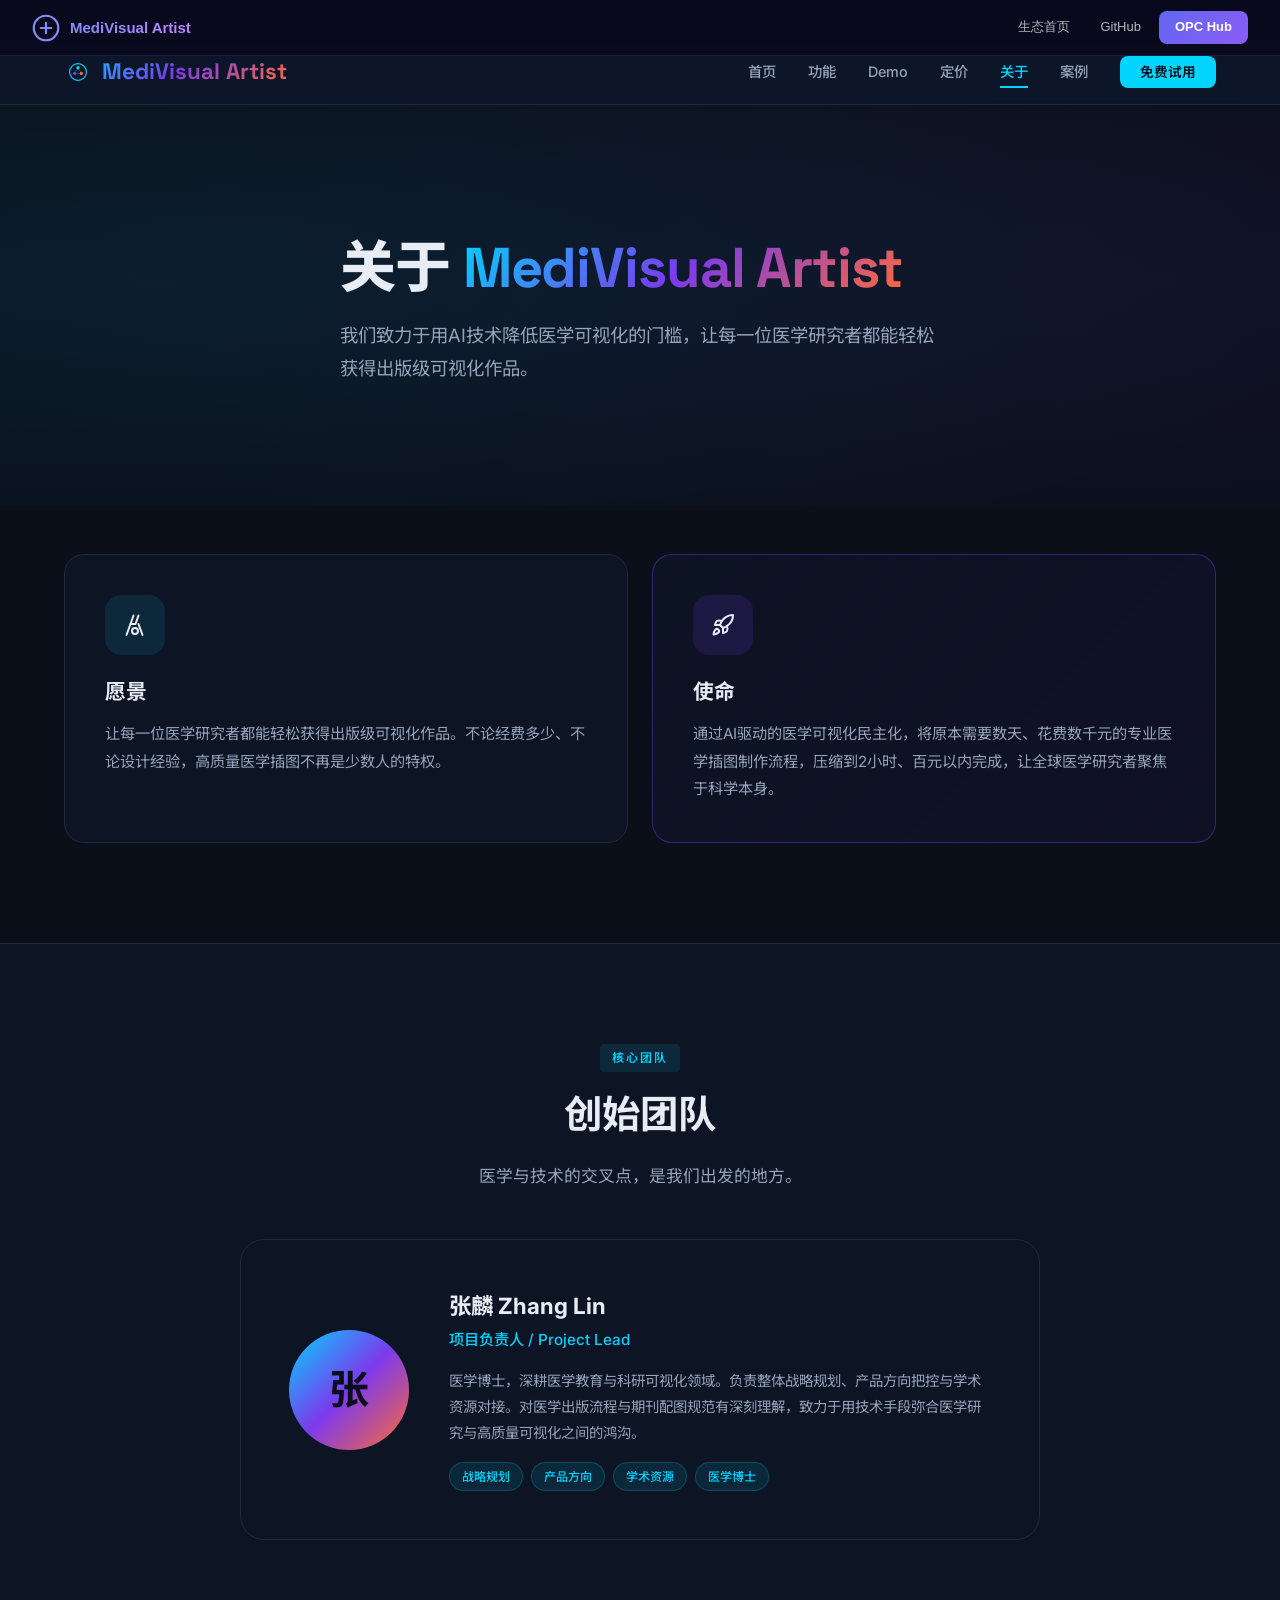
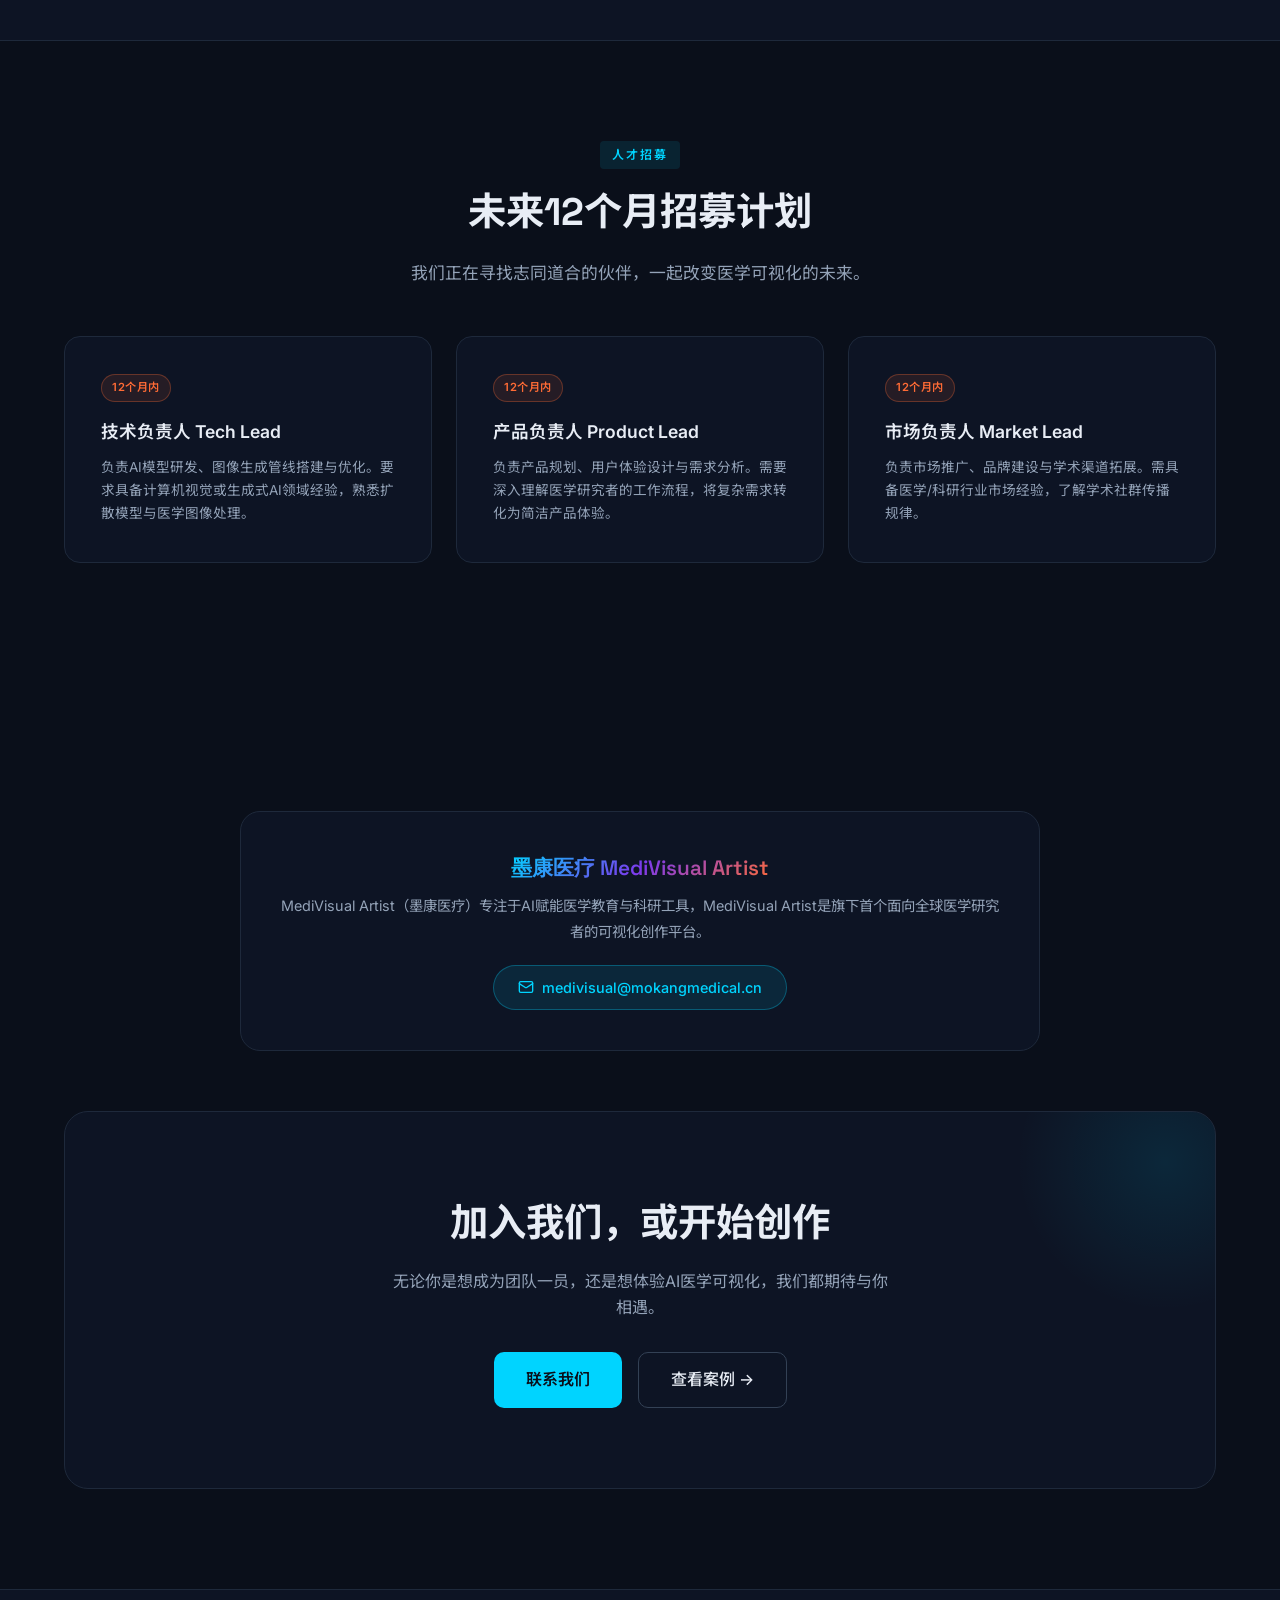
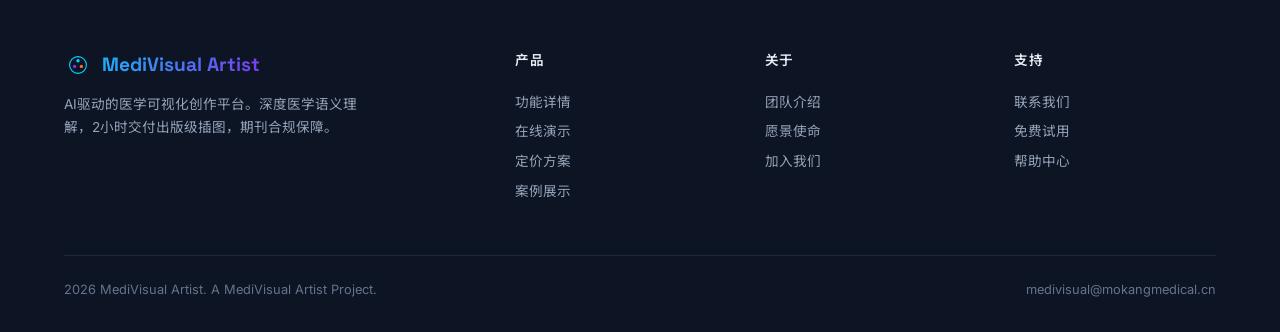
==== commit d22d2044: "feat: add shared dark theme CSS/JS, fix broken links, OPC nav" ====
--- a/docs/about.html
+++ b/docs/about.html
@@ -7,6 +7,7 @@
 <meta name="description" content="了解 MediVisual Artist 团队与愿景，AI驱动医学可视化民主化。">
 <link rel="icon" href="data:image/svg+xml,<svg xmlns='http://www.w3.org/2000/svg' viewBox='0 0 100 100'><rect width='100' height='100' rx='20' fill='%230a0f1a'/><circle cx='50' cy='50' r='30' fill='none' stroke='%2300d4ff' stroke-width='4'/><circle cx='50' cy='35' r='6' fill='%2300d4ff'/><circle cx='38' cy='55' r='6' fill='%237c3aed'/><circle cx='62' cy='55' r='6' fill='%23ff6b35'/></svg>">
 <link href="https://fonts.googleapis.com/css2?family=Inter:wght@300;400;500;600;700;800;900&family=Space+Grotesk:wght@400;500;600;700&family=Noto+Sans+SC:wght@300;400;500;700;900&display=swap" rel="stylesheet">
+<link rel="stylesheet" href="styles.css">
 <style>
 *,*::before,*::after{margin:0;padding:0;box-sizing:border-box}
 :root{
@@ -145,7 +146,7 @@
   </a>
   <div style="display:flex;gap:6px;align-items:center">
     <a href="https://mokangmedical.github.io/opc-homepage/" style="color:rgba(255,255,255,0.7);text-decoration:none;font-size:13px;padding:6px 12px;border-radius:8px">生态首页</a>
-    <a href="https://github.com/MediVisual Artist" target="_blank" style="color:rgba(255,255,255,0.7);text-decoration:none;font-size:13px;padding:6px 12px;border-radius:8px">GitHub</a>
+    <a href="https://github.com/MoKangMedical/medivisual-artist" target="_blank" style="color:rgba(255,255,255,0.7);text-decoration:none;font-size:13px;padding:6px 12px;border-radius:8px">GitHub</a>
     <a href="https://mokangmedical.github.io/opc-alliance/" style="background:linear-gradient(135deg,#6366f1,#8b5cf6);color:#fff;padding:6px 16px;border-radius:8px;font-weight:600;font-size:13px;text-decoration:none">OPC Hub</a>
   </div>
 </nav>
@@ -186,12 +187,12 @@
 <div class="container">
   <div class="vm-grid">
     <div class="vm-card">
-      <div class="icon">🔭</div>
+      <div class="icon"><svg width="24" height="24" viewBox="0 0 24 24" fill="none" stroke="currentColor" stroke-width="2" stroke-linecap="round" stroke-linejoin="round"><path d="m10.5 2.5-3 8.5h5l3-8.5"/><path d="m7.5 11-4 11"/><path d="m15.5 11 4 11"/><circle cx="12" cy="18" r="3"/></svg></div>
       <h3>愿景</h3>
       <p>让每一位医学研究者都能轻松获得出版级可视化作品。不论经费多少、不论设计经验，高质量医学插图不再是少数人的特权。</p>
     </div>
     <div class="vm-card highlight">
-      <div class="icon">🚀</div>
+      <div class="icon"><svg width="24" height="24" viewBox="0 0 24 24" fill="none" stroke="currentColor" stroke-width="2" stroke-linecap="round" stroke-linejoin="round"><path d="M4.5 16.5c-1.5 1.26-2 5-2 5s3.74-.5 5-2c.71-.84.7-2.13-.09-2.91a2.18 2.18 0 0 0-2.91-.09z"/><path d="m12 15-3-3a22 22 0 0 1 2-3.95A12.88 12.88 0 0 1 22 2c0 2.72-.78 7.5-6 11a22.35 22.35 0 0 1-4 2z"/><path d="M9 12H4s.55-3.03 2-4c1.62-1.08 5 0 5 0"/><path d="M12 15v5s3.03-.55 4-2c1.08-1.62 0-5 0-5"/></svg></div>
       <h3>使命</h3>
       <p>通过AI驱动的医学可视化民主化，将原本需要数天、花费数千元的专业医学插图制作流程，压缩到2小时、百元以内完成，让全球医学研究者聚焦于科学本身。</p>
     </div>
@@ -258,7 +259,7 @@
   <div class="company-card">
     <div class="company-name">墨康医疗 MediVisual Artist</div>
     <p>MediVisual Artist（墨康医疗）专注于AI赋能医学教育与科研工具，MediVisual Artist是旗下首个面向全球医学研究者的可视化创作平台。</p>
-    <a href="mailto:medivisual@mokangmedical.cn" class="contact">✉ medivisual@mokangmedical.cn</a>
+    <a href="mailto:medivisual@mokangmedical.cn" class="contact"><svg width="16" height="16" viewBox="0 0 24 24" fill="none" stroke="currentColor" stroke-width="2" style="display:inline-block;vertical-align:-2px" stroke-linecap="round" stroke-linejoin="round"><rect x="2" y="4" width="20" height="16" rx="2"/><path d="m22 7-8.97 5.7a1.94 1.94 0 0 1-2.06 0L2 7"/></svg> medivisual@mokangmedical.cn</a>
   </div>
 </div>
 </section>
@@ -318,5 +319,6 @@
   <button class="back-top" id="backTop" onclick="window.scrollTo({top:0,behavior:'smooth'})">
     <svg width="20" height="20" viewBox="0 0 24 24" fill="none" stroke="currentColor" stroke-width="2"><polyline points="18,15 12,9 6,15"/></svg>
   </button>
+<script src="main.js"></script>
 </body>
 </html>
--- a/docs/styles.css
+++ b/docs/styles.css
@@ -0,0 +1,767 @@
+/* ============================================================
+   MediVisual Artist - Professional Dark Theme (styles.css)
+   Primary: #A51C30 (Harvard Crimson)
+   Background: #0f172a (Slate 900)
+   Part of OPC Ecosystem by MoKangMedical
+   ============================================================ */
+
+/* ---- Design Variables (override) ---- */
+:root {
+  --primary: #A51C30;
+  --primary-light: #C62840;
+  --primary-dark: #8A1628;
+  --primary-rgb: 165, 28, 48;
+  --accent: #E8A838;
+  --accent-rgb: 232, 168, 56;
+  --purple: #7C3AED;
+  --purple-rgb: 124, 58, 237;
+  --bg: #0f172a;
+  --bg2: #1e293b;
+  --bg3: #334155;
+  --bg4: #475569;
+  --text: #f1f5f9;
+  --text2: #94a3b8;
+  --text3: #64748b;
+  --border: #1e293b;
+  --border2: #334155;
+  --gradient: linear-gradient(135deg, #A51C30, #E8A838);
+  --gradient-primary: linear-gradient(135deg, #A51C30, #C62840);
+  --glow: 0 0 40px rgba(165, 28, 48, .2);
+  --glow-accent: 0 0 40px rgba(232, 168, 56, .15);
+  --glow-purple: 0 0 40px rgba(124, 58, 237, .15);
+  --radius: 12px;
+  --transition: .3s cubic-bezier(.4,0,.2,1);
+}
+
+/* ---- Reset ---- */
+*, *::before, *::after {
+  margin: 0;
+  padding: 0;
+  box-sizing: border-box;
+}
+
+/* ---- Base ---- */
+html {
+  scroll-behavior: smooth;
+  font-size: 16px;
+}
+
+body {
+  font-family: 'Inter', 'Noto Sans SC', -apple-system, BlinkMacSystemFont, 'Segoe UI', sans-serif;
+  background: var(--bg);
+  color: var(--text);
+  line-height: 1.6;
+  overflow-x: hidden;
+  -webkit-font-smoothing: antialiased;
+  -moz-osx-font-smoothing: grayscale;
+}
+
+a {
+  color: var(--primary-light);
+  text-decoration: none;
+  transition: var(--transition);
+}
+
+a:hover {
+  color: #fff;
+}
+
+img {
+  max-width: 100%;
+  display: block;
+}
+
+/* ---- OPC Ecosystem Floating Nav ---- */
+.opc-float-nav {
+  position: fixed;
+  top: 16px;
+  right: 16px;
+  z-index: 10000;
+  display: flex;
+  flex-direction: column;
+  gap: 6px;
+  opacity: 0;
+  transform: translateX(20px);
+  transition: opacity .4s ease, transform .4s ease;
+  pointer-events: none;
+}
+
+.opc-float-nav.visible {
+  opacity: 1;
+  transform: translateX(0);
+  pointer-events: auto;
+}
+
+.opc-float-btn {
+  display: flex;
+  align-items: center;
+  gap: 8px;
+  padding: 10px 16px;
+  background: rgba(15, 23, 42, .92);
+  backdrop-filter: blur(16px);
+  border: 1px solid var(--border2);
+  border-radius: 10px;
+  color: var(--text2);
+  font-size: 13px;
+  font-weight: 500;
+  text-decoration: none;
+  white-space: nowrap;
+  transition: var(--transition);
+  box-shadow: 0 4px 20px rgba(0,0,0,.3);
+}
+
+.opc-float-btn:hover {
+  background: rgba(165, 28, 48, .15);
+  border-color: var(--primary);
+  color: #fff;
+  transform: translateX(-4px);
+}
+
+.opc-float-btn svg {
+  width: 16px;
+  height: 16px;
+  flex-shrink: 0;
+}
+
+.opc-float-btn.active {
+  background: rgba(165, 28, 48, .2);
+  border-color: var(--primary);
+  color: var(--primary-light);
+}
+
+/* ---- OPC Top Nav (inline bar) ---- */
+.opc-topnav {
+  position: fixed;
+  top: 0;
+  left: 0;
+  right: 0;
+  z-index: 9999;
+  background: rgba(15, 23, 42, .95);
+  backdrop-filter: blur(20px);
+  border-bottom: 1px solid var(--border);
+  height: 40px;
+  display: flex;
+  align-items: center;
+  justify-content: space-between;
+  padding: 0 24px;
+  font-size: 12px;
+}
+
+.opc-topnav a {
+  color: var(--text2);
+  text-decoration: none;
+  transition: var(--transition);
+}
+
+.opc-topnav a:hover {
+  color: var(--primary-light);
+}
+
+.opc-logo {
+  display: flex;
+  align-items: center;
+  gap: 8px;
+  font-weight: 600;
+  color: var(--text);
+  font-size: 13px;
+}
+
+.opc-logo span {
+  background: var(--gradient);
+  -webkit-background-clip: text;
+  -webkit-text-fill-color: transparent;
+  background-clip: text;
+}
+
+.opc-links {
+  display: flex;
+  gap: 16px;
+  align-items: center;
+}
+
+/* ---- Main Navigation ---- */
+.main-nav,
+nav:not(.opc-topnav):not(.opc-float-nav) {
+  position: fixed;
+  top: 40px;
+  left: 0;
+  right: 0;
+  z-index: 9998;
+  background: rgba(15, 23, 42, .92);
+  backdrop-filter: blur(20px);
+  border-bottom: 1px solid var(--border);
+}
+
+.main-nav.scrolled,
+nav.scrolled {
+  background: rgba(15, 23, 42, .98);
+  box-shadow: 0 4px 30px rgba(0,0,0,.4);
+}
+
+.nav-inner {
+  max-width: 1200px;
+  margin: 0 auto;
+  display: flex;
+  align-items: center;
+  justify-content: space-between;
+  height: 64px;
+  padding: 0 24px;
+}
+
+.logo,
+.nav-brand {
+  font-family: 'Space Grotesk', sans-serif;
+  font-size: 1.4rem;
+  font-weight: 700;
+  color: #fff;
+  text-decoration: none;
+  display: flex;
+  align-items: center;
+  gap: 10px;
+}
+
+.logo span,
+.nav-brand span {
+  background: var(--gradient);
+  -webkit-background-clip: text;
+  -webkit-text-fill-color: transparent;
+  background-clip: text;
+}
+
+.nav-links {
+  display: flex;
+  gap: 28px;
+  list-style: none;
+  align-items: center;
+}
+
+.nav-links a {
+  color: var(--text2);
+  font-size: .9rem;
+  font-weight: 500;
+  transition: var(--transition);
+  position: relative;
+  padding: 4px 0;
+}
+
+.nav-links a::after {
+  content: '';
+  position: absolute;
+  bottom: -2px;
+  left: 0;
+  width: 0;
+  height: 2px;
+  background: var(--primary);
+  transition: width .3s;
+}
+
+.nav-links a:hover,
+.nav-links a.active {
+  color: #fff;
+}
+
+.nav-links a:hover::after,
+.nav-links a.active::after {
+  width: 100%;
+}
+
+.nav-cta {
+  background: var(--primary) !important;
+  color: #fff !important;
+  padding: 8px 20px !important;
+  border-radius: 8px !important;
+  font-weight: 600 !important;
+  font-size: .85rem !important;
+  -webkit-text-fill-color: #fff !important;
+  transition: var(--transition);
+}
+
+.nav-cta::after {
+  display: none !important;
+}
+
+.nav-cta:hover {
+  background: var(--primary-light) !important;
+  transform: translateY(-1px);
+  box-shadow: 0 4px 20px rgba(165, 28, 48, .4);
+}
+
+.mobile-toggle {
+  display: none;
+  background: none;
+  border: none;
+  color: var(--text);
+  font-size: 1.5rem;
+  cursor: pointer;
+}
+
+/* ---- Container ---- */
+.container {
+  max-width: 1200px;
+  margin: 0 auto;
+  padding: 0 24px;
+}
+
+/* ---- Hero ---- */
+.hero {
+  min-height: 60vh;
+  display: flex;
+  align-items: center;
+  position: relative;
+  overflow: hidden;
+  padding-top: 140px;
+  padding-bottom: 60px;
+}
+
+.hero::before {
+  content: '';
+  position: absolute;
+  top: -50%;
+  left: -50%;
+  width: 200%;
+  height: 200%;
+  background:
+    radial-gradient(ellipse at 30% 50%, rgba(165, 28, 48, .08), transparent 50%),
+    radial-gradient(ellipse at 70% 50%, rgba(232, 168, 56, .06), transparent 50%);
+  animation: heroPulse 8s ease-in-out infinite;
+}
+
+@keyframes heroPulse {
+  0%, 100% { opacity: .6; }
+  50% { opacity: 1; }
+}
+
+.hero-content {
+  position: relative;
+  z-index: 2;
+  max-width: 800px;
+}
+
+.hero h1 {
+  font-family: 'Space Grotesk', 'Noto Sans SC', sans-serif;
+  font-size: clamp(2.5rem, 5vw, 3.5rem);
+  font-weight: 800;
+  line-height: 1.1;
+  margin-bottom: 20px;
+  letter-spacing: -.02em;
+}
+
+.hero h1 span {
+  background: var(--gradient);
+  -webkit-background-clip: text;
+  -webkit-text-fill-color: transparent;
+  background-clip: text;
+}
+
+.hero p {
+  font-size: 1.15rem;
+  color: var(--text2);
+  max-width: 600px;
+  line-height: 1.8;
+}
+
+/* ---- Sections ---- */
+section {
+  padding: 100px 0;
+}
+
+.section-label {
+  display: inline-block;
+  font-size: .75rem;
+  font-weight: 600;
+  text-transform: uppercase;
+  letter-spacing: .15em;
+  color: var(--primary-light);
+  margin-bottom: 12px;
+  padding: 4px 12px;
+  background: rgba(165, 28, 48, .1);
+  border-radius: 4px;
+}
+
+.section-title {
+  font-family: 'Space Grotesk', 'Noto Sans SC', sans-serif;
+  font-size: clamp(1.8rem, 3vw, 2.5rem);
+  font-weight: 700;
+  margin-bottom: 16px;
+}
+
+.section-desc {
+  color: var(--text2);
+  max-width: 600px;
+  font-size: 1.05rem;
+  line-height: 1.8;
+}
+
+/* ---- Cards ---- */
+.card-grid {
+  display: grid;
+  grid-template-columns: repeat(auto-fit, minmax(300px, 1fr));
+  gap: 24px;
+  margin-top: 48px;
+}
+
+.card {
+  padding: 40px;
+  background: var(--bg2);
+  border: 1px solid var(--border);
+  border-radius: 20px;
+  position: relative;
+  overflow: hidden;
+  transition: var(--transition);
+}
+
+.card:hover {
+  border-color: var(--primary);
+  transform: translateY(-4px);
+  box-shadow: var(--glow);
+}
+
+.card .icon {
+  width: 60px;
+  height: 60px;
+  display: flex;
+  align-items: center;
+  justify-content: center;
+  background: rgba(165, 28, 48, .1);
+  border-radius: 16px;
+  margin-bottom: 20px;
+}
+
+.card h3 {
+  font-size: 1.3rem;
+  font-weight: 700;
+  margin-bottom: 12px;
+}
+
+.card p {
+  color: var(--text2);
+  font-size: .95rem;
+  line-height: 1.8;
+}
+
+/* ---- Buttons ---- */
+.btn-primary {
+  display: inline-flex;
+  align-items: center;
+  gap: 8px;
+  padding: 14px 32px;
+  background: var(--primary);
+  color: #fff;
+  border-radius: 10px;
+  font-weight: 600;
+  font-size: 1rem;
+  transition: var(--transition);
+  border: none;
+  cursor: pointer;
+  text-decoration: none;
+}
+
+.btn-primary:hover {
+  background: var(--primary-light);
+  color: #fff;
+  transform: translateY(-2px);
+  box-shadow: 0 8px 30px rgba(165, 28, 48, .4);
+}
+
+.btn-outline {
+  display: inline-flex;
+  align-items: center;
+  gap: 8px;
+  padding: 14px 32px;
+  background: transparent;
+  color: var(--text);
+  border: 1px solid var(--border2);
+  border-radius: 10px;
+  font-weight: 500;
+  font-size: 1rem;
+  transition: var(--transition);
+  cursor: pointer;
+  text-decoration: none;
+}
+
+.btn-outline:hover {
+  border-color: var(--primary);
+  color: var(--primary-light);
+}
+
+/* ---- Tags ---- */
+.tag {
+  display: inline-block;
+  padding: 4px 12px;
+  background: rgba(165, 28, 48, .1);
+  border: 1px solid rgba(165, 28, 48, .2);
+  border-radius: 100px;
+  font-size: .75rem;
+  color: var(--primary-light);
+  font-weight: 500;
+}
+
+.tag-accent {
+  background: rgba(232, 168, 56, .1);
+  border-color: rgba(232, 168, 56, .3);
+  color: var(--accent);
+}
+
+/* ---- CTA ---- */
+.cta {
+  background: var(--bg2);
+  border: 1px solid var(--border);
+  border-radius: 24px;
+  padding: 80px 60px;
+  text-align: center;
+  position: relative;
+  overflow: hidden;
+}
+
+.cta::before {
+  content: '';
+  position: absolute;
+  top: -100px;
+  right: -100px;
+  width: 300px;
+  height: 300px;
+  background: radial-gradient(circle, rgba(165, 28, 48, .1), transparent 70%);
+  border-radius: 50%;
+}
+
+.cta h2 {
+  font-family: 'Space Grotesk', 'Noto Sans SC', sans-serif;
+  font-size: clamp(1.8rem, 3vw, 2.5rem);
+  font-weight: 700;
+  margin-bottom: 16px;
+}
+
+.cta p {
+  color: var(--text2);
+  max-width: 500px;
+  margin: 0 auto 32px;
+  font-size: 1rem;
+}
+
+.cta-buttons {
+  display: flex;
+  gap: 16px;
+  justify-content: center;
+  flex-wrap: wrap;
+  position: relative;
+  z-index: 1;
+}
+
+/* ---- Footer ---- */
+footer {
+  padding: 60px 0 32px;
+  border-top: 1px solid var(--border);
+  background: var(--bg2);
+}
+
+.footer-grid {
+  display: grid;
+  grid-template-columns: 2fr 1fr 1fr 1fr;
+  gap: 48px;
+  margin-bottom: 48px;
+}
+
+.footer-brand .logo {
+  font-size: 1.2rem;
+  margin-bottom: 12px;
+}
+
+.footer-brand p {
+  color: var(--text2);
+  font-size: .85rem;
+  line-height: 1.7;
+  max-width: 300px;
+}
+
+.footer-col h4 {
+  font-size: .85rem;
+  font-weight: 600;
+  margin-bottom: 16px;
+  text-transform: uppercase;
+  letter-spacing: .05em;
+}
+
+.footer-col a {
+  display: block;
+  color: var(--text2);
+  font-size: .85rem;
+  padding: 4px 0;
+  transition: var(--transition);
+}
+
+.footer-col a:hover {
+  color: var(--primary-light);
+}
+
+.footer-bottom {
+  display: flex;
+  justify-content: space-between;
+  align-items: center;
+  padding-top: 24px;
+  border-top: 1px solid var(--border);
+  font-size: .8rem;
+  color: var(--text3);
+}
+
+.footer-bottom a {
+  color: var(--primary-light);
+}
+
+/* ---- Back to Top ---- */
+.back-top {
+  position: fixed;
+  bottom: 32px;
+  right: 32px;
+  width: 44px;
+  height: 44px;
+  background: var(--bg2);
+  border: 1px solid var(--border);
+  border-radius: 12px;
+  display: flex;
+  align-items: center;
+  justify-content: center;
+  cursor: pointer;
+  opacity: 0;
+  transform: translateY(20px);
+  transition: var(--transition);
+  z-index: 999;
+  color: var(--text2);
+}
+
+.back-top.show,
+.back-top.visible {
+  opacity: 1;
+  transform: translateY(0);
+}
+
+.back-top:hover {
+  border-color: var(--primary);
+  color: var(--primary-light);
+}
+
+/* ---- Reveal Animations ---- */
+.reveal {
+  opacity: 0;
+  transform: translateY(30px);
+  transition: opacity .6s ease, transform .6s ease;
+}
+
+.reveal.visible {
+  opacity: 1;
+  transform: translateY(0);
+}
+
+@keyframes fadeInUp {
+  from { opacity: 0; transform: translateY(30px); }
+  to { opacity: 1; transform: translateY(0); }
+}
+
+@keyframes fadeIn {
+  from { opacity: 0; }
+  to { opacity: 1; }
+}
+
+/* ---- Form Elements ---- */
+.form-group {
+  margin-bottom: 20px;
+}
+
+.form-group label {
+  display: block;
+  font-size: .9rem;
+  font-weight: 500;
+  margin-bottom: 8px;
+  color: var(--text);
+}
+
+.form-input,
+.form-select,
+.form-textarea {
+  width: 100%;
+  padding: 12px 16px;
+  background: var(--bg3);
+  border: 1px solid var(--border);
+  border-radius: 10px;
+  color: var(--text);
+  font-size: .95rem;
+  font-family: inherit;
+  transition: var(--transition);
+}
+
+.form-input:focus,
+.form-select:focus,
+.form-textarea:focus {
+  outline: none;
+  border-color: var(--primary);
+  box-shadow: 0 0 0 3px rgba(165, 28, 48, .15);
+}
+
+.form-textarea {
+  min-height: 140px;
+  resize: vertical;
+}
+
+/* ---- Responsive ---- */
+@media (max-width: 1024px) {
+  .footer-grid {
+    grid-template-columns: 1fr 1fr;
+  }
+  .card-grid {
+    grid-template-columns: repeat(2, 1fr);
+  }
+  .opc-float-nav {
+    top: auto;
+    bottom: 80px;
+    right: 12px;
+    flex-direction: row;
+    flex-wrap: wrap;
+    justify-content: flex-end;
+  }
+  .opc-float-btn span:not(.opc-float-icon) {
+    display: none;
+  }
+}
+
+@media (max-width: 768px) {
+  .nav-links {
+    display: none;
+  }
+  .nav-links.show {
+    display: flex;
+    position: fixed;
+    top: 104px;
+    left: 0;
+    right: 0;
+    background: rgba(15, 23, 42, .98);
+    backdrop-filter: blur(20px);
+    flex-direction: column;
+    padding: 24px;
+    gap: 16px;
+    border-bottom: 1px solid var(--border);
+  }
+  .mobile-toggle {
+    display: block;
+  }
+  .card-grid {
+    grid-template-columns: 1fr;
+  }
+  .footer-grid {
+    grid-template-columns: 1fr;
+  }
+  .footer-bottom {
+    flex-direction: column;
+    gap: 8px;
+    text-align: center;
+  }
+  .cta {
+    padding: 60px 30px;
+  }
+  .hero {
+    min-height: auto;
+    padding-top: 120px;
+    padding-bottom: 40px;
+  }
+  .opc-float-nav {
+    display: none;
+  }
+}
